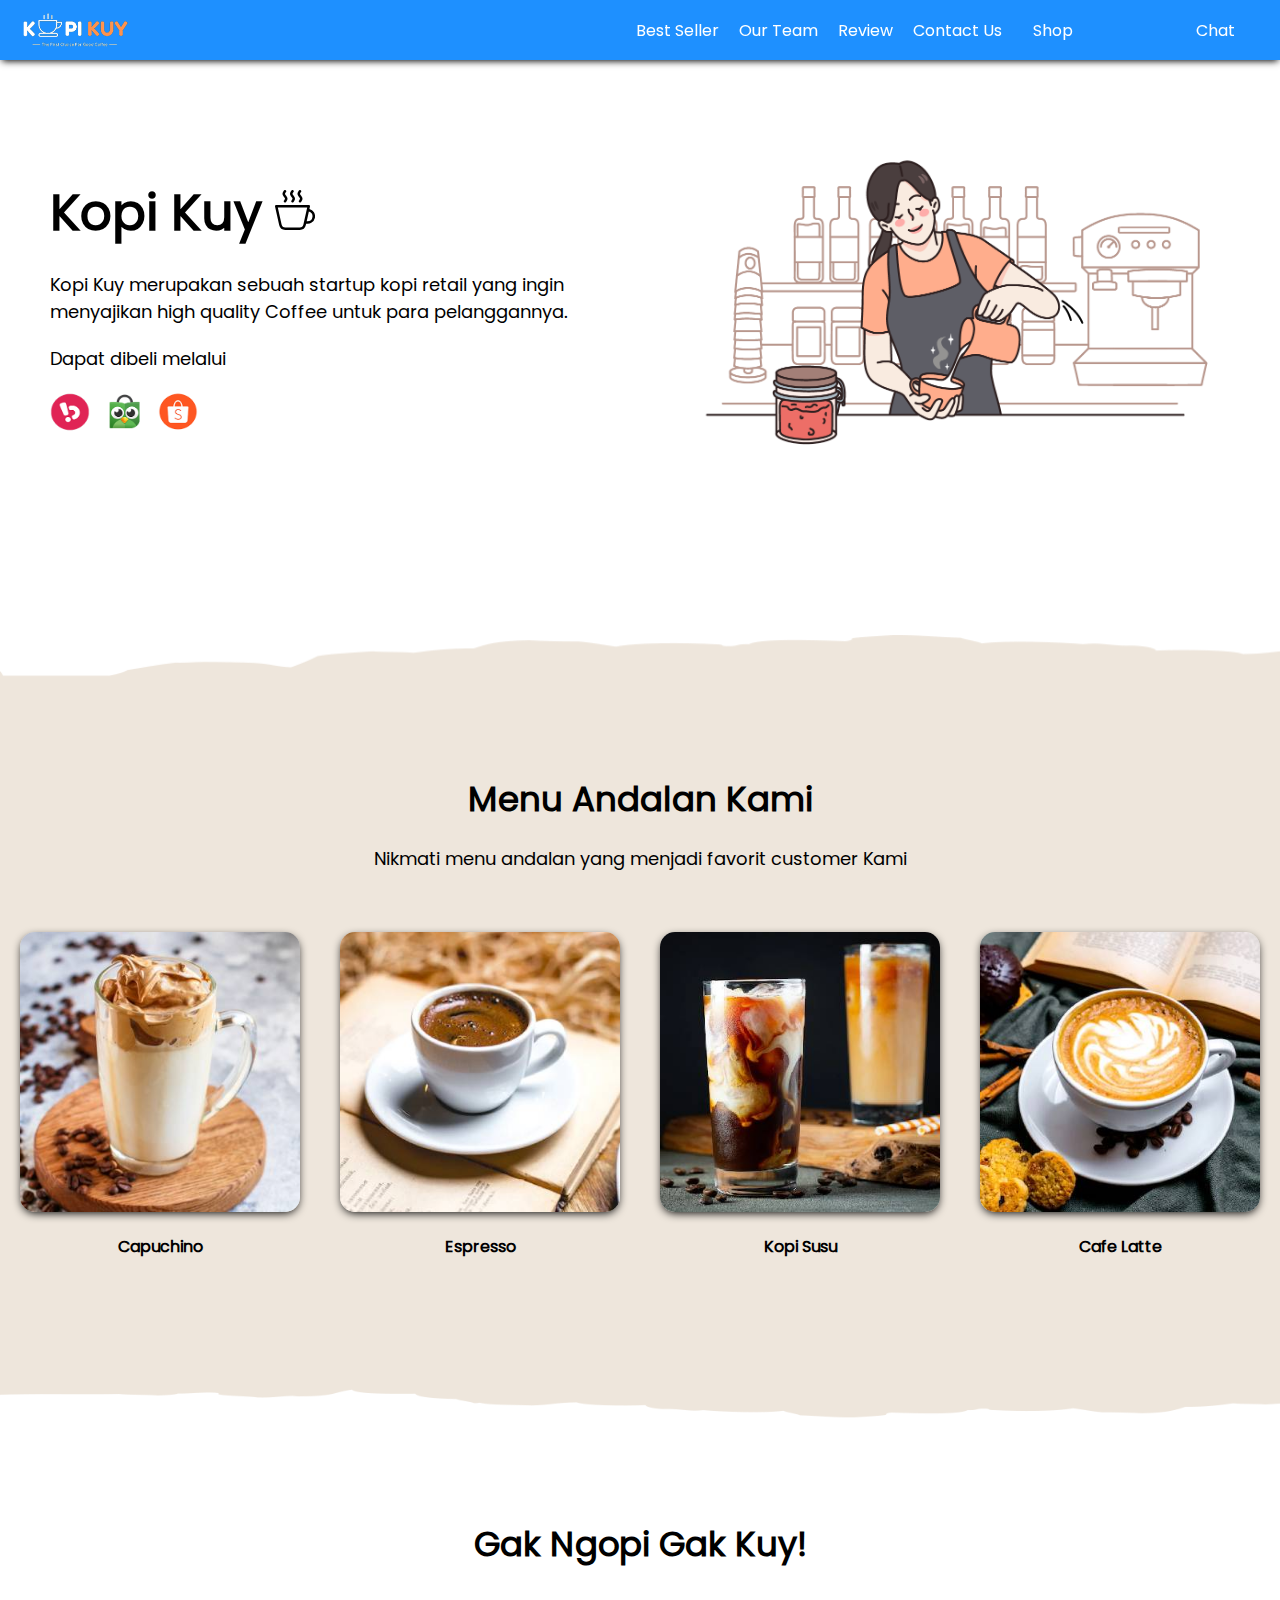
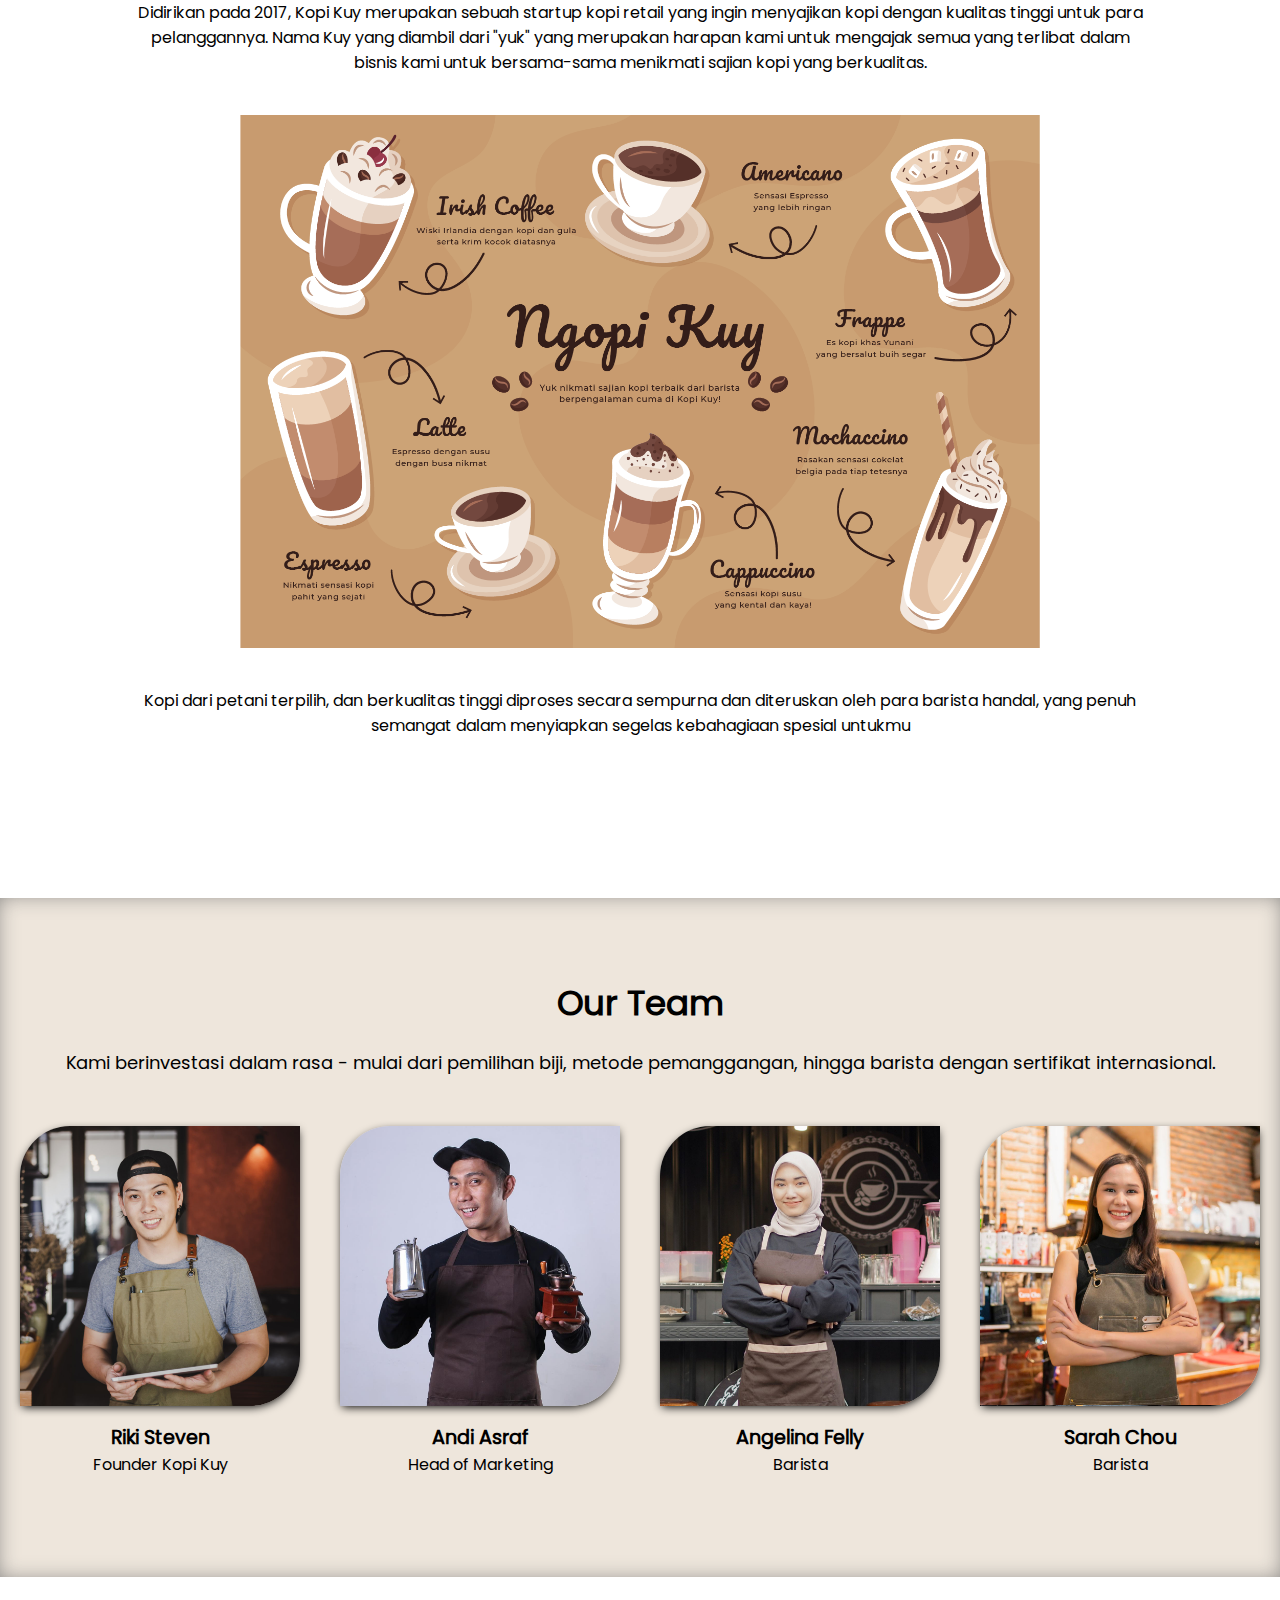
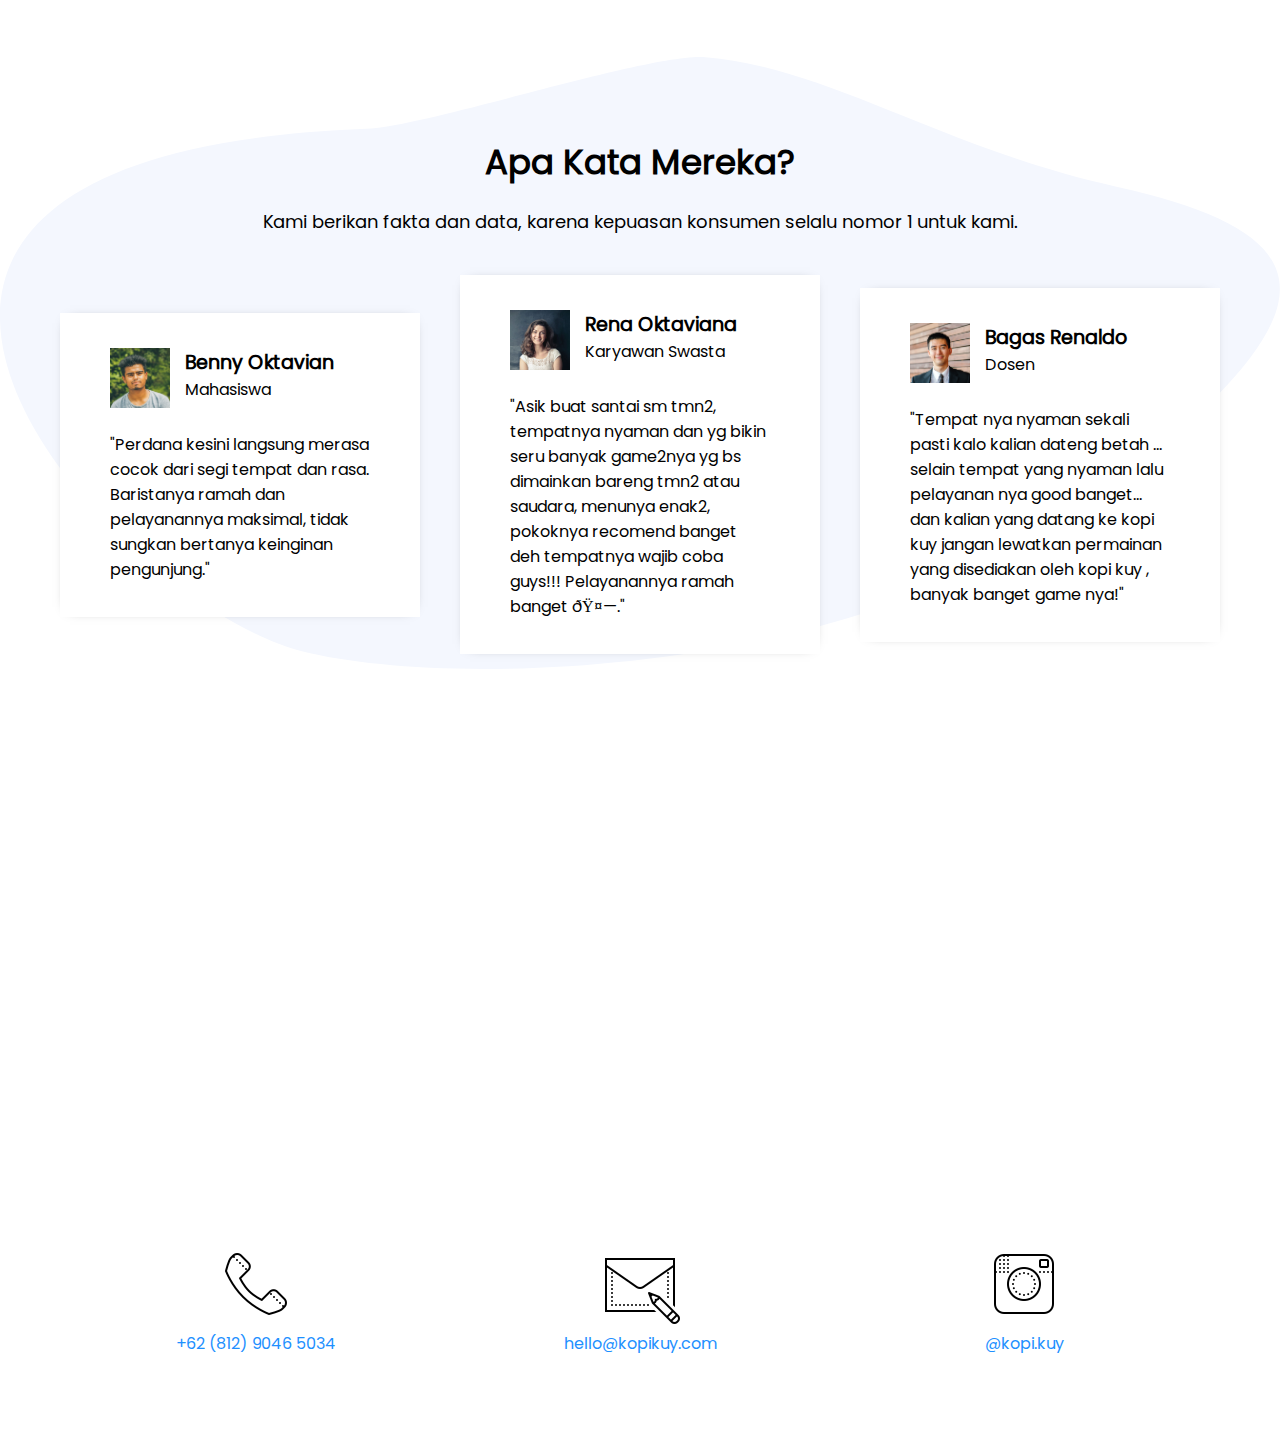
==== index.html @ cd856537 "first commit" ====
<!DOCTYPE html>
<html lang="id">

<head>
    <meta charset="UTF-8">
    <meta http-equiv="X-UA-Compatible" content="IE=edge">
    <meta name="viewport" content="width=device-width, initial-scale=1.0">
    <link rel="shortcut icon" href="images/favicon.ico" type="image/x-icon">
    <title>Website Kopi Kuy</title>
    <link rel="stylesheet" href="css/style.css">
</head>

<body>
    <nav>
        <img class="logo" src="images/logo/logo_kuy.png">
        <div class="navigasi">
            <a href="#best-seller">Best Seller</a>
            <a href="#our-team">Our Team</a>
            <a href="#review">Review</a>
            <a href="#contact-us">Contact Us</a>
        </div>
        <a class="shop" href="produk.html">Shop</a>
        <a class="chat" href="https://wa.me/628123456?text=Saya ingin bertanya" target="_blank">Chat</a>
    </nav>

    <!-- Tulis Kode HTML / <header> Setelah baris di bawah ini (baris 28) -->
    
    <header>
        <div class="kiri">
            <h1>Kopi Kuy <img src="images/icon/icon_kopi.svg"></h1>

            <p>Kopi Kuy merupakan sebuah startup kopi retail yang ingin menyajikan high
                quality Coffee untuk para pelanggannya.</p>

            <p>Dapat dibeli melalui</p>

            <div class="olshop">
                <img src="images/logo/logo_bukalapak.png" alt="">
                <img src="images/logo/logo_tokopedia.png" alt="">
                <img src="images/logo/logo_shopee.png" alt="">
            </div>
        </div>

        <div class="kanan">
            <img src="images/header/header1.png">
        </div>
    </header>
    <section id="best-seller" class="best-seller">

        <h2>Menu Andalan Kami</h2>

        <p>Nikmati menu andalan yang menjadi favorit customer Kami</p>

        <div class="produk">
            <img src="images/produk/product_capuchino.jpg" alt="">
            <p>Capuchino</p>
        </div>

        <div class="produk">
            <img src="images/produk/product_espresso.jpg" alt="">
            <p>Espresso</p>
        </div>

        <div class="produk">
            <img src="images/produk/product_kopi_susu.jpg" alt="">
            <p>Kopi Susu</p>
        </div>

        <div class="produk">
            <img src="images/produk/product_latte.jpg" alt="">
            <p>Cafe Latte</p>
        </div>

    </section>
    <section id="about-us" class="about-us">
        <h2>Gak Ngopi Gak Kuy!</h2>
        <p>
            Didirikan pada 2017, Kopi Kuy merupakan sebuah startup kopi retail yang ingin menyajikan kopi
            dengan kualitas tinggi
            untuk para pelanggannya. Nama Kuy yang diambil dari "yuk" yang merupakan harapan kami untuk
            mengajak semua yang terlibat dalam bisnis kami untuk bersama-sama menikmati sajian kopi yang
            berkualitas.
        </p>
        <img src="images/about-us/aset_kopi_jumbo.png">
        <p>
            Kopi dari petani terpilih, dan berkualitas tinggi diproses secara sempurna dan diteruskan
            oleh para barista handal,
            yang penuh semangat dalam menyiapkan segelas kebahagiaan spesial untukmu
        </p>
    </section>
<section class="our-team" id="our-team">

        <h2>Our Team</h2>

        <p>Kami berinvestasi dalam rasa - mulai dari pemilihan biji, metode pemanggangan,
            hingga barista dengan sertifikat internasional. </p>

        <div class="team">
            <img src="images/team/team1.jpg">
            <h3>Riki Steven</h3>
            <p>Founder Kopi Kuy</p>
        </div>

        <div class="team">
            <img src="images/team/team2.jpg">
            <h3>Andi Asraf</h3>
            <p>Head of Marketing</p>
        </div>

        <div class="team">
            <img src="images/team/team3.jpg">
            <h3>Angelina Felly</h3>
            <p>Barista</p>
        </div>

        <div class="team">
            <img src="images/team/team4.jpg">
            <h3>Sarah Chou</h3>
            <p>Barista</p>
        </div>
        </section>

    <section id="review" class="review">
        <h2>Apa Kata Mereka?</h2>

        <p>Kami berikan fakta dan data, karena kepuasan konsumen selalu nomor 1 untuk kami.</p>

        <div class="testimoni">
            <img src="images/customer/customer1.jpg">
            <div class="profile">
                <h3>Benny Oktavian</h3>
                <p>Mahasiswa</p>
            </div>
            <p>"Perdana kesini langsung merasa cocok dari segi tempat dan rasa. Baristanya ramah
                dan pelayanannya maksimal, tidak sungkan bertanya keinginan pengunjung."</p>
        </div>
<div class="testimoni">
            <img src="images/customer/customer2.jpg">
            <div class="profile">
                <h3>Rena Oktaviana</h3>
                <p>Karyawan Swasta</p>
            </div>
            <p>"Asik buat santai sm tmn2, tempatnya nyaman dan yg bikin seru banyak game2nya yg bs
                dimainkan bareng tmn2 atau saudara, menunya enak2, pokoknya recomend banget deh
                tempatnya wajib coba guys!!! Pelayanannya ramah banget ðŸ¤—."</p>
        </div>

        <div class="testimoni">
            <img src="images/customer/customer3.jpg">
            <div class="profile">
                <h3>Bagas Renaldo</h3>
                <p>Dosen</p>
            </div>
            <p>"Tempat nya nyaman sekali pasti kalo kalian dateng betah ... selain tempat yang
                nyaman lalu pelayanan nya good banget... dan kalian yang datang ke kopi kuy jangan
                lewatkan permainan yang disediakan oleh kopi kuy , banyak banget game nya!"</p>
        </div>
            </section>

    <section class="contact-us" id="contact-us">

        <iframe
            src="https://www.google.com/maps/embed?pb=!1m14!1m8!1m3!1d7932.741866032694!2d106.668581!3d-6.214715!3m2!1i1024!2i768!4f13.1!3m3!1m2!1s0x2e69f9912c7f297b%3A0xe5a3a671dae861ab!2sKopi%20kuy!5e0!3m2!1sid!2sid!4v1680617229460!5m2!1sid!2sid"
            allowfullscreen="" loading="lazy" referrerpolicy="no-referrer-when-downgrade"></iframe>

        <div class="kontak">
            <img src="images/icon/icon_phone.png">
            <p>+62 (812) 9046 5034</p>
        </div>

        <div class="kontak">
            <img src="images/icon/icon_mail.png">
            <p>hello@kopikuy.com</p>
        </div>

        <div class="kontak">
            <img src="images/icon/icon_instagram.png">
            <a href="https://instagram.com" role="button">
                <p>@kopi.kuy</p>
            </a>
        </div>

    </section>
    <script>
      let myAudio = new Audio()
        var isPlayed = true
        function mainkan() {
            myAudio.src = 'musik/lofi.mp3';
            myAudio.autoplay = true;
            myAudio.loop = true;
            myAudio.play();
        }
        document.querySelector("body").addEventListener('click', function () {
            if (isPlayed) {
                mainkan()
                isPlayed = false
            }
        })
    </script>
    
    
    <!--
        Kode HTML tidak boleh lewat dari batas ini
        Pastikan setiap section di tutup
        misalnya kode <section class="best-seller"> harus ada
        di bawah kode </header> (perhatikan ada garis miringnya
        dan setiap section harus setelah kode </section>
        jangan menulis <section> di dalam <section>
    -->
</body>

</html>
---- css/style.css ----
/* Kode * di bawah ini untuk mereset tampilan setiap web browser supaya seragam */

* {
   box-sizing: border-box;
   margin: 0;
   padding: 0;
}

html {
   /* scroll-behavior: smooth agar scroll ketika klik pada navigasi menjadi halus */
   scroll-behavior: smooth;
}

/* 
Kode di bawah ini untuk mengatur nav sampai footer agar memiliki tampilan flexibel
selengkapnya akan di bahas di hari ke 3
*/

nav,
header,
section,
footer {
   /* 
      display: flex memiliki pengaturan yang dapat mengatur agar elemen
      di dalamnya memiliki ukuran yang fleksibel
      digunakan saat ada elemen yang isinya lebih dari satu kolom
   */
   display: flex;
   /* 
      align-items: center mengatur elemen di dalamnya rata tengah vertikal
   */
   align-items: center;

   /* 
      justify-content: center mengatur elemen di dalamnya rata tengah horizontal
   */
   justify-content: center;

   /* 
      flex-wrap: wrap mengatur agar jika lebar elemen berlebih, maka elemen
      akan otomatis diletakan di baris baru (tidak dipaksakan di satu baris)
   */
   flex-wrap: wrap;
}



/* 
Kode @font-face untuk menginstall font ke dalam Website 
src adalah untuk lokasi fontnya, font dapat di cari di website https://fonts.google.com/
dengan memberi nama family, maka kita mendaftarkan font tersebut ke dalam website
*/

@font-face {
   src: url(../fonts/poppins.woff2);
   font-family: 'Poppins';
}

body {
   /* 
   mendaftarkan semua teks pada body menjadi family Poppins 
   kenapa pada body? karena elemen body membungkus semua elemen dari nav section sampai footer
   */
   font-family: 'Poppins';
}

/*
Misalnya ada font dari google yang bernama Irish Grover yang berada di:
https://fonts.gstatic.com/s/irishgrover/v23/buExpoi6YtLz2QW7LA4flVgv__RP.woff2

maka bisa coba copy kode berikut untuk menginstall font tadi:

@font-face {
  font-family: 'Irish Grover';
  font-style: normal;
  font-weight: 400;
  src: url(https://fonts.gstatic.com/s/irishgrover/v23/buExpoi6YtLz2QW7LA4flVgv__RP.woff2) format('woff2');
}

Jika kode di atas sudah di copy
Nanti pada element yang ingin menggunakan font Irish Grover Tadi, tinggal diganti font-familynya
misal mau mengganti h1 dan h2 maka kodenya sebagai berikut:

h1,h2 {
   font-family: 'Irish Grover';
}

*/


a {
   /* menghilangkan garis bawah pada link */
   text-decoration: none;

   /* 
   color: adalah untuk mengganti warna tulisan.
   color:unset digunakan pada a untuk menghilangkan warna bawaan pada link (biasanya warna biru) 
   */
   color: unset;
}

h2 {
   /* mengatur ukuran huruf ke 34 pixel */
   font-size: 34px;
}

h3 {
   /* mengatur ukuran huruf ke 1.2rem */
   font-size: 1.2rem;
}

h1,
h2,
h3 {
   /* mengatur tebal huruf bisa bold, normal*/
   font-weight: bold;
}

img {
   /* 
      kode max-width artinya lebar maksimal
      mengatur agar semua elemen img memiliki lebar maksimal 100% agar
      besar gambar tidak melebihi layar ataupun elemen pembungkus
   */
   max-width: 100%;
}

/* Navigasi */

nav {
   /* 
   background-color mengatur warna latar belakang 
   untuk pengguna hp, pergantian warna tidak bisa seperti vs code
   hanya dapat menggunakan warna bahasa inggris seperti: red, green, brown, purple dsb
   untuk pengguna vscode silahkan arahkan mouse ke kotak warna di bawah
   untuk mengganti warna sesuai keinginan
   */
   background-color:dodgerblue;

   /* box-shadow membuat efek bayangan */
   box-shadow: 0 3px 7px -2px #000;

   /* width mengatur lebar elemen. 100% agar lebarnya full dari kiri sampai kanan layar */
   width: 100%;

   /* 
   padding digunakan untuk memberi jarak ke dalam. 
   efeknya bila digunakan pada elemen yang memiliki warna latar akan membuat elemen tersebut 'gemuk'
   padding-top artinya jarak ke atas, nilai padding dapat berupa
   padding-top, padding-bottom, padding-left, padding-right
   */
   padding-top: 10px;
   padding-bottom: 10px;

   /* 
   position mengatur posisi elemen, position:fixed supaya elemen nav akan ikut menempel di atas layar
   saat kita scroll ke bawah. Jika ingin navigasi gak nempel, bisa menggunakan position:static;
   */
   position: fixed;

   /* Nilai z-index semakin besar, maka elemen akan semakin di depan */
   z-index: 500;
}

img.logo {
   /* height mengatur tinggi elemen */
   height: 40px;
   /* penjelasan margin mirip dengan padding, fungsinya untuk memberi jarak pada elemen */
   margin-left: 20px;
}

div.navigasi {
   margin-left: auto;
   margin-right: 15px;
}

nav a {
   color: #fff;
   padding-left: 8px;
   padding-right: 8px;
}

a.shop {
   margin-right: 100px;
}

a.chat {
   margin-right: 30px;
   background-color: dodgerblue(8, 69, 8);
   color:white;
   padding-top: 5px;
   padding-right: 15px;
   padding-bottom: 5px;
   padding-left: 15px;
   border-radius: 10px;
}


/* 
   PERHATIKAN bahwa dalam mengatur elemen, nama elemen langsung ditulis
   sedangkan untuk mengatur class, dibutuhkan tanda titik (.) terlebih dulu
   img {} berarti seluruh elemen dengan tag img (<img src="....">), 
   sedangkan .img artinya hanya elemen dengan class img (<img class="img" src="...">) 
*/


/* HEADER */


header,
section {
   /*
    padding mengatur jarak ke dalam
    pada padding dan margin ditambahkan top / right / bottom / top 
    untuk mengatur jarak masing-masing 
   */
   padding-top: 80px;
   padding-bottom: 80px;

   /* margin mengatur jarak ke luar */
   margin-bottom: 80px;
}

/* penulisan CSS dapat digabung dengan beberapa elemen */
header div.kiri,
header div.kanan {
   /* width mengatur lebar elemen. 50% artinya setengah ukuran elemen pembungkus */
   width: 50%;
   padding: 50px;
}

header h1 {
   margin-bottom: 20px;
   font-size: 50px;
   font-weight: bold;
   color:black;
}

header p {
   /* font-size digunakan untuk mengatur ukuran huruf */
   font-size: 18px;
   margin-bottom: 20px;
  
}

div.olshop img {
   width: 40px;
   /* aspect-ratio:1 agar tinggi menyesuaikan width */
   aspect-ratio: 1;
   margin-right: 10px;
}

/* Best Seller */

section.best-seller {
   position: relative;

   /* background-color mengatur warna latar belakang elemen */
   background-color: #EEE6DC;

   /* text-align mengatur rata tulisan, bisa bernilai: left, right, center, justify */
   text-align: center;
}

/* 
terkait position, after, dan before memerlukan pemahaman mendalam
terkait layout pada CSS untuk dapat memahami secara penuh 
*/

section.best-seller::before,
section.best-seller::after {
   position: absolute;
   content: "";
   width: 100%;
   height: 76px;

   /* background-image untuk menambahkan gambar sebagai background */
   background-image: url(../images/background/garis-atas.png);

   /*background-size agar gambar latar menyesuaikan tinggi / lebar elemen */
   background-size: cover;

   top: -60px;
   left: 0;
}

section.best-seller::after {
   height: 60px;
   background-image: url(../images/background/garis-bawah.png);
   top: unset;
   bottom: -60px;
}

section.best-seller h2 {
   margin-bottom: 20px;
   width: 100%;
}

/* 
Penulisan section.best-seller > p berarti mengatur elemen p yang langsung
di bungkus oleh elemen <section class="best-seller">
aturan ini tidak berlaku untuk elemen <p> yang ada di dalam <div class="produk">
*/

section.best-seller>p {
   font-size: 18px;
   margin-bottom: 40px;
   width: 100%;
}

div.produk {
   /* 
      Penulisan padding dan margin seperti padding:20px ini penulisan singkat 
      yang berarti top, right, bottom, left nilainya sama, yaitu 20px 
   */
   padding: 20px;
   width: 25%;
}

div.produk img {
   /* transition membuat animasi transisi dari perubahan style, 0.3s berarti 0.3 detik */
   transition: all 0.3s ease;

   /* border-radius  Membuat sudut membulat */
   border-radius: 15px;

   /* box-shadow membuat efek bayangan */
   box-shadow: 0 3px 10px -2px #000;
}

/*

kode div.produk img:hover akan dijalankan saat mouse ada di atas elemen <img> yang ada
di dalam <div class="produk"> 
karena ada efek transition pada div.produk img 
maka akan menghasilkan efek animasi yang smooth

*/
div.produk img:hover {

   /* membuat transformasi, bisa berupa scale(1.05), rotate(180deg), translateY(-50px), dsb */
   transform: scale(0.9);
   border-radius: 50%;
}

div.produk p {
   margin-top: 15px;
   font-weight: bold;
}



/* About US */

section.about-us {
   /* max-width: 80%; mengatur lebar maksimal elemen tidak boleh melebihi 80% layar */
   max-width: 80%;

   /* margin-left dan margin-right auto akan membuat posisi elemen berada di tengah */
   margin-left: auto;
   margin-right: auto;
   text-align: center;
}

section.about-us h2 {
   margin-bottom: 30px;
   width: 100%;
}

section.about-us img {
   /* 
      Penulisan width: 800px dan max-width: 100% mengatur agar
      elemen memiliki lebar 800px namun tidak boleh melebihi 100% ukuran layar
   */
   width: 800px;
   max-width: 100%;
   margin: auto;
}

/*
section.about-us p:nth-child(2) berarti mengatur elemen ke 2 dengan jenis <p>
yang ada di dalam <section class="about-us">
*/

section.about-us p:nth-child(2) {
   margin-bottom: 40px;
}

section.about-us p:nth-child(4) {
   margin-top: 40px;
}


/* OUR TEAM */

section.our-team {
   background-color: #EEE6DC;
   box-shadow: inset 0px 0px 23px -6px #707070;
   text-align: center;
}

section.our-team h2 {
   margin-bottom: 20px;
   width: 100%;
}

section.our-team>p {
   margin-bottom: 30px;
   font-size: 18px;
   width: 800px;
   max-width: 90%;
   margin-left: auto;
   margin-right: auto;
   width: 100%;
}

div.team {
   width: 25%;
   padding: 20px;
}

div.team img {
   width: 100%;
   aspect-ratio: 1/1;
   object-fit: cover;
   box-shadow: 0 3px 10px -2px #000;
   border-radius: 50px 0px 50px 0px;
   margin-bottom: 10px;
}


/* REVIEW */

section.review {
   background-image: url(../images/background/bg-review.svg);
   /* 
      background-size: contain;
      membuat gambar latar belakang tidak terpotong
   */
   background-size: contain;

   /* 
      background-repeat: no-repeat;
      membuat gambar latar belakang tidak diulang (duplikat)
   */
   background-repeat: no-repeat;
   padding-left: 40px;
   padding-right: 40px;
   justify-content: space-around;
   /* align-items: stretch; membuat tinggi elemen di dalam .review .baris seragam */
   text-align: center;
}

section.review h2 {
   margin-bottom: 20px;
   width: 100%;
}

section.review>p {
   margin-bottom: 40px;
   font-size: 18px;
   width: 100%;
}

div.testimoni {
   width: 30%;
   display: flex;
   flex-wrap: wrap;
   padding: 35px 50px;
   box-shadow: 0px 0px 12px -10px #000;
   background-color: #fff;
}

div.testimoni img {
   width: 60px;
   height: 60px;
   margin-right: 15px;
   object-fit: cover;
}

div.profile {
   text-align: left;
   display: block;
   margin-bottom: 30px;
   width: calc(100% - 75px);
}

div.profile p {
   width: 100%;
   text-align: left;
}

div.testimoni>p {
   width: 100%;
   text-align: left;
}


/* CONTACT US */
section.contact-us {
   margin-bottom: 20px;
}

section.contact-us iframe {
   width: 100%;
   height: 300px;
   border: 0;
}

div.kontak {
   width: 30%;
   /* color mengatur warna tulisan */
   color: dodgerblue;
   text-align: center;
   margin-top: 50px;
}


/* FOOTER */

footer {
   background-color:blue;
   padding-top: 15px;
   padding-bottom: 15px;
   color: #fff;
   padding-right: 40px;
   padding-left: 40px;
}

footer div.navigasi {
   margin-left: 20px;
   margin-right: auto;
}

footer div.navigasi a {
   padding: 8px;
}

/* UNTUK kode RESPONSIF hari ke 3 tulis DI BAWAH sini */



/* Kode CSS Selesai di sini */
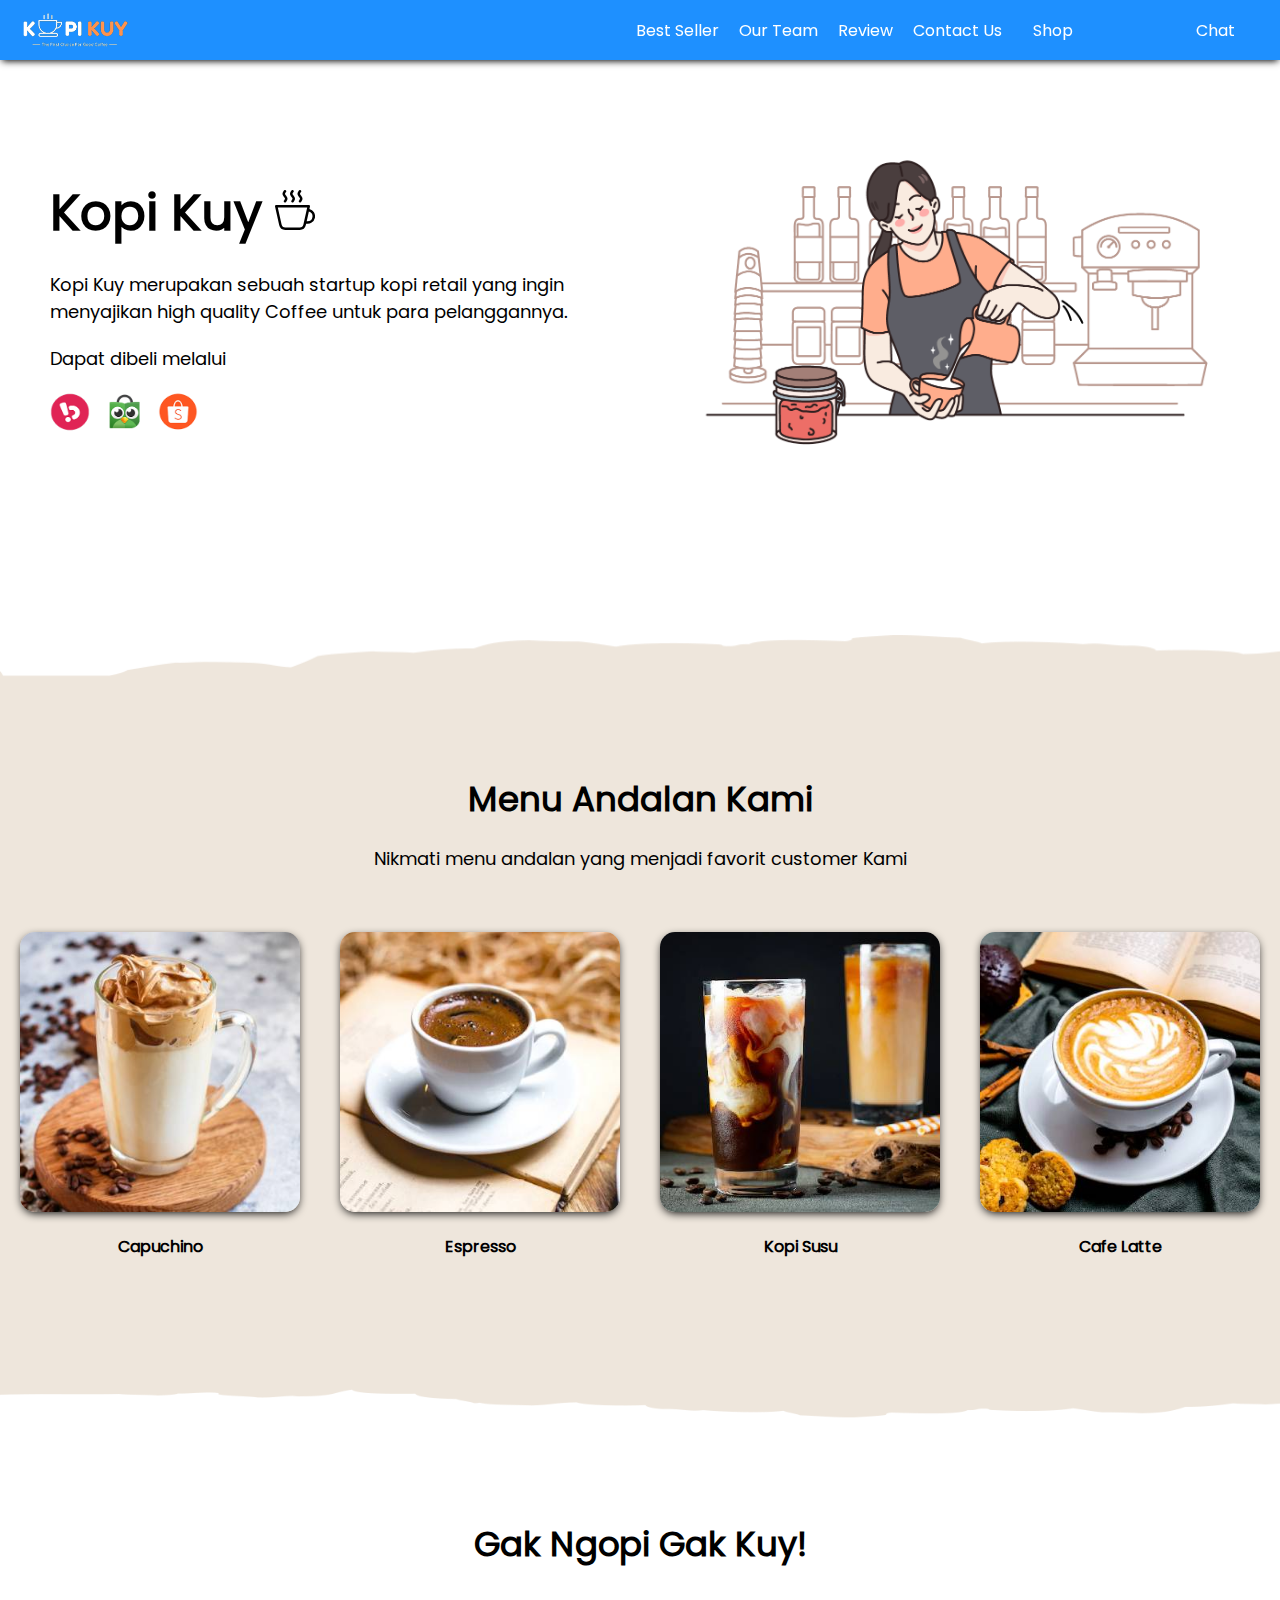
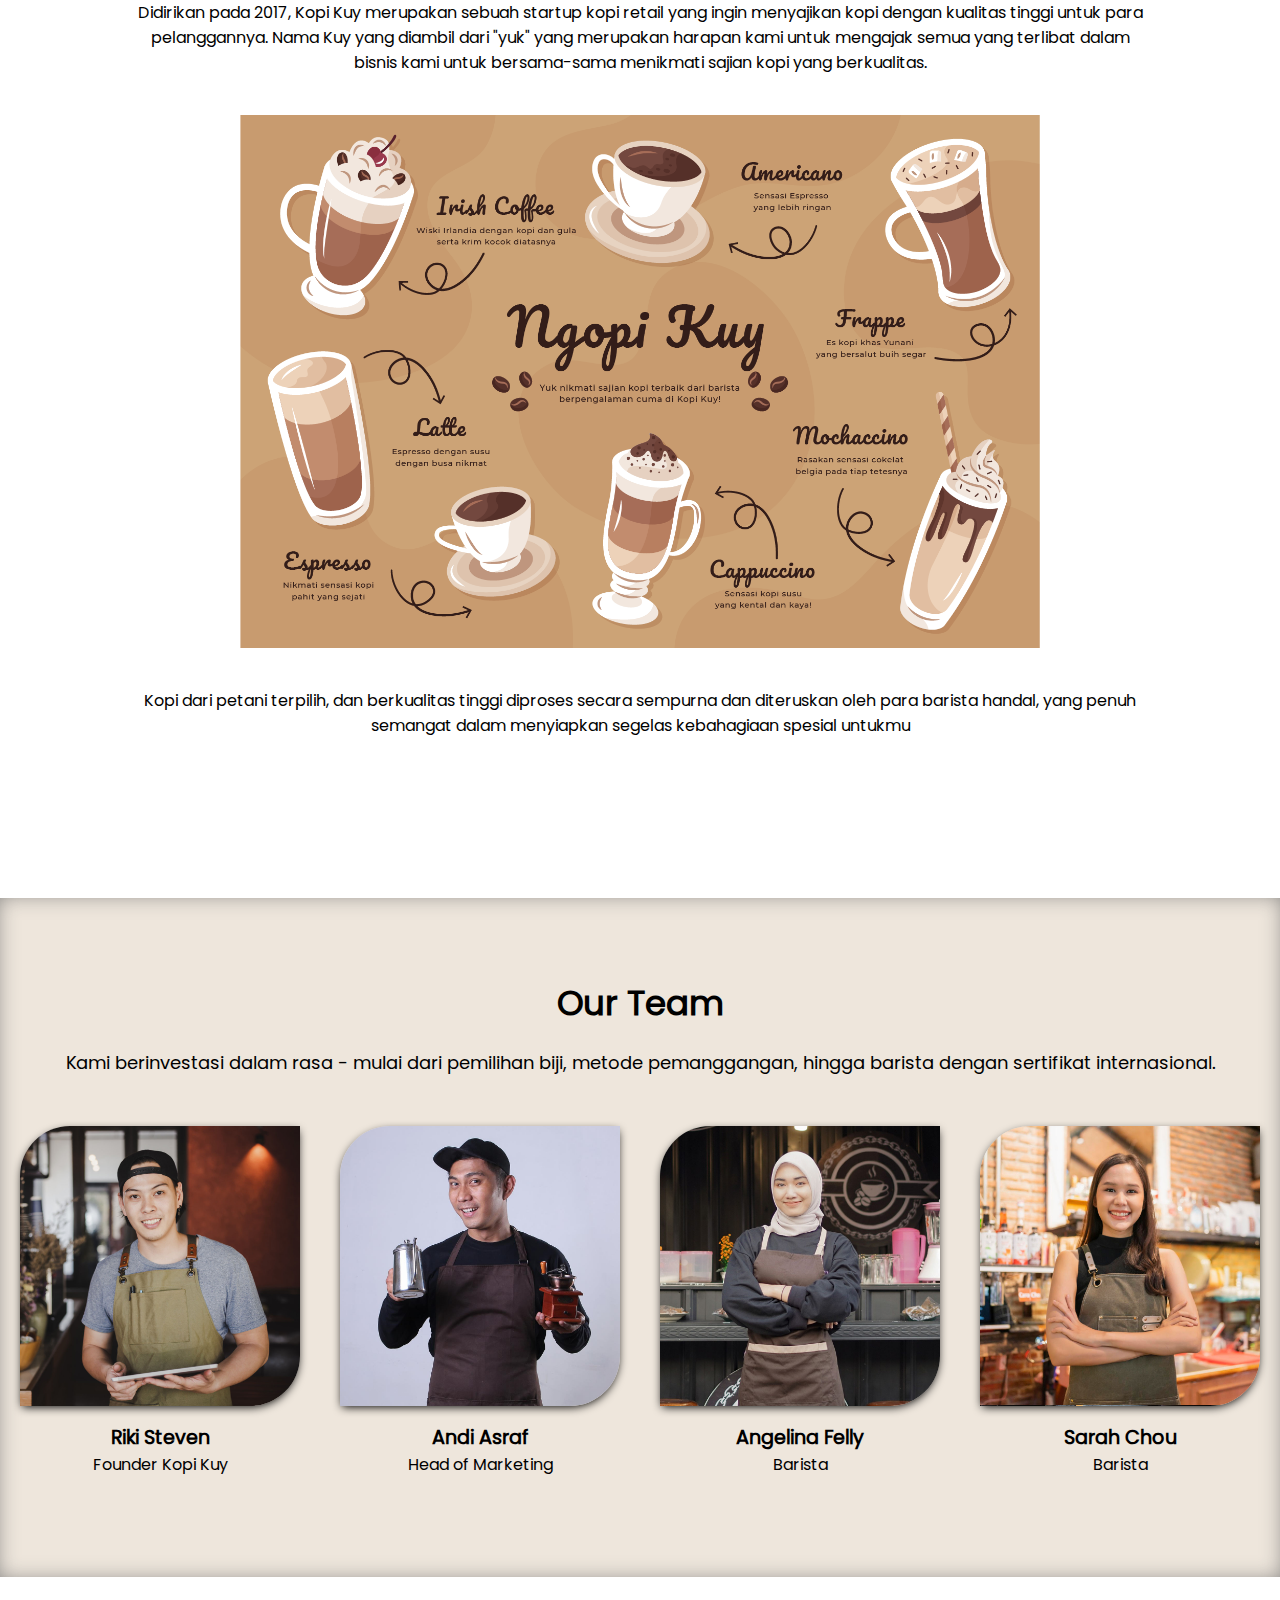
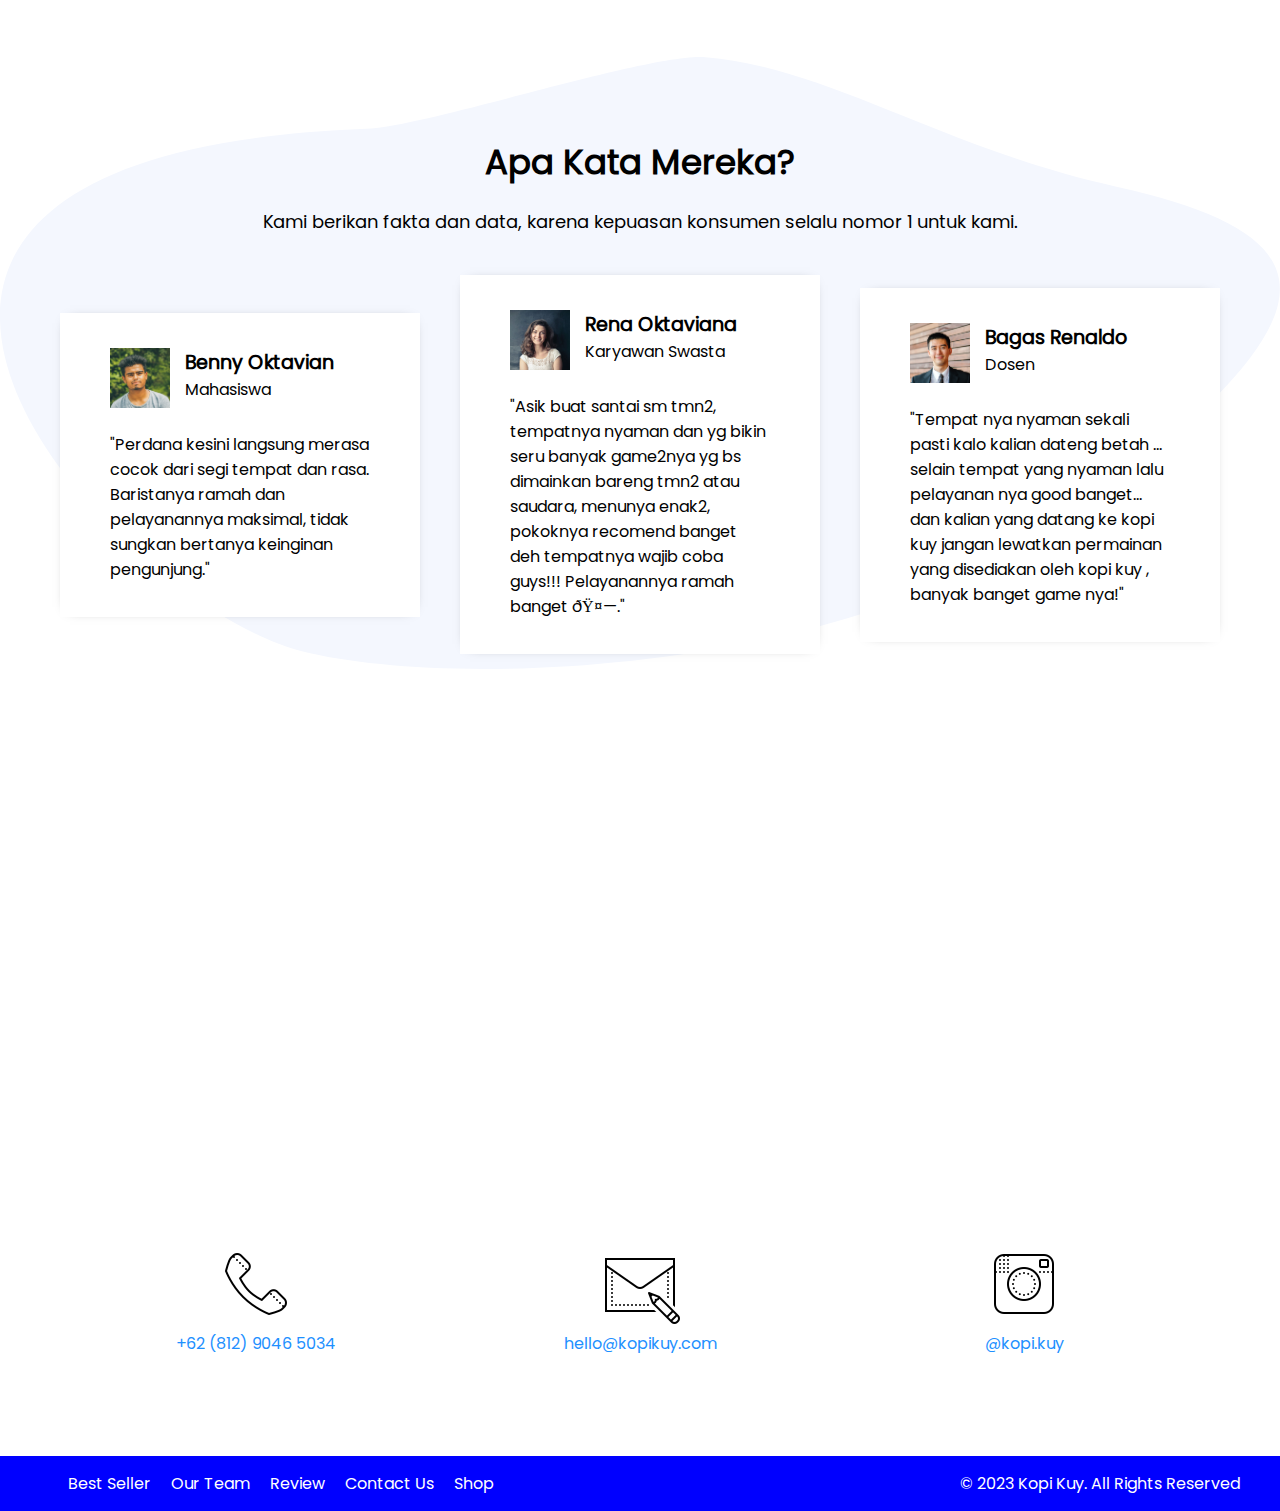
==== commit 492e29ba: "first commit" ====
--- a/index.html
+++ b/index.html
@@ -197,6 +197,16 @@
             }
         })
     </script>
+    <footer>
+        <div class="navigasi">
+            <a href="#best-seller">Best Seller</a>
+            <a href="#our-team">Our Team</a>
+            <a href="#review">Review</a>
+            <a href="#contact-us">Contact Us</a>
+            <a href="produk.html">Shop</a>
+        </div>
+        <p>© 2023 Kopi Kuy. All Rights Reserved</p>
+    </footer>
     
     
     <!--
--- a/css/style.css
+++ b/css/style.css
@@ -535,7 +535,36 @@
 footer div.navigasi a {
    padding: 8px;
 }
-
+@media (max-width:600px) {
+
+   .navigasi {
+      display: none;
+   }
+
+   a.shop {
+      margin-right: 20px;
+      margin-left: auto;
+   }
+
+   header div.kiri,
+   header div.kanan {
+      width: 100%;
+      padding: 25px;
+      text-align: center;
+   }
+
+   div.team,
+   div.kontak,
+   div.produk {
+      width: 50%;
+   }
+
+   div.testimoni {
+      width: 100%;
+      margin-bottom: 23px;
+   }
+
+}
 /* UNTUK kode RESPONSIF hari ke 3 tulis DI BAWAH sini */
 
 
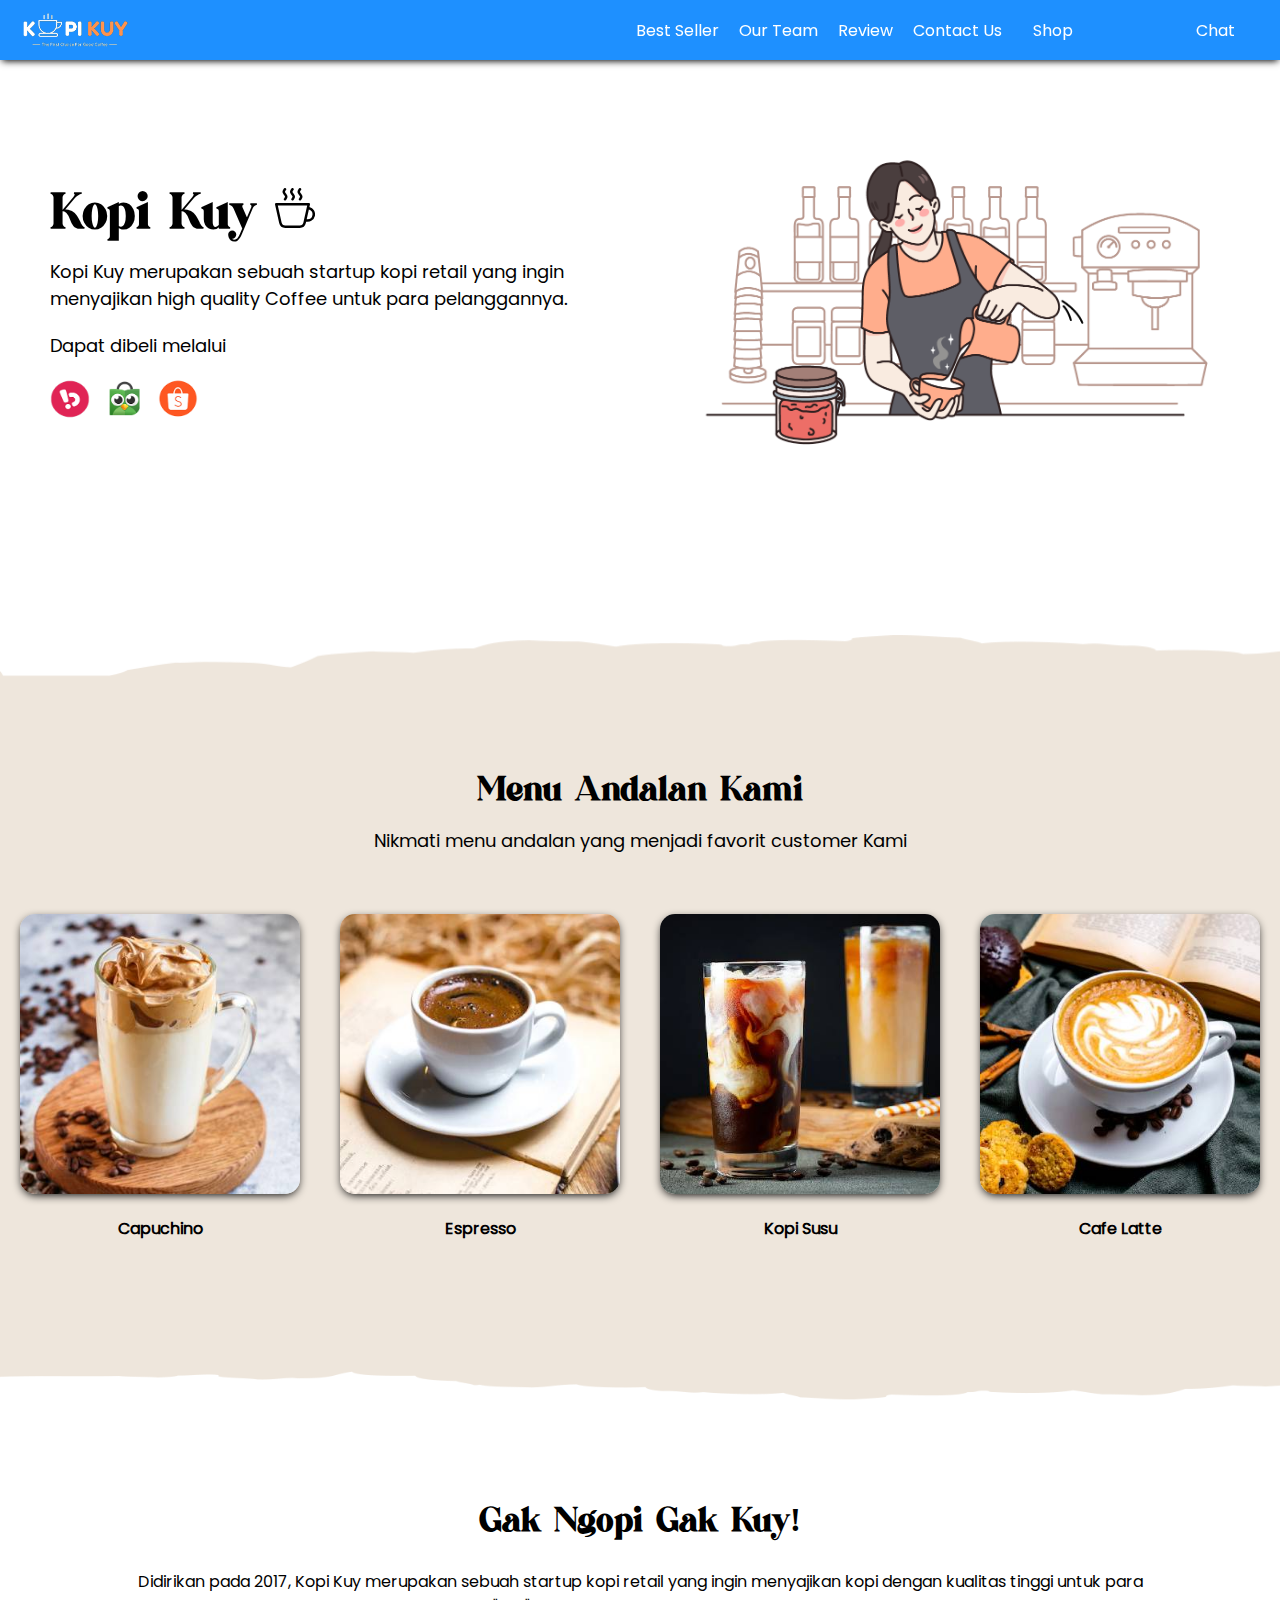
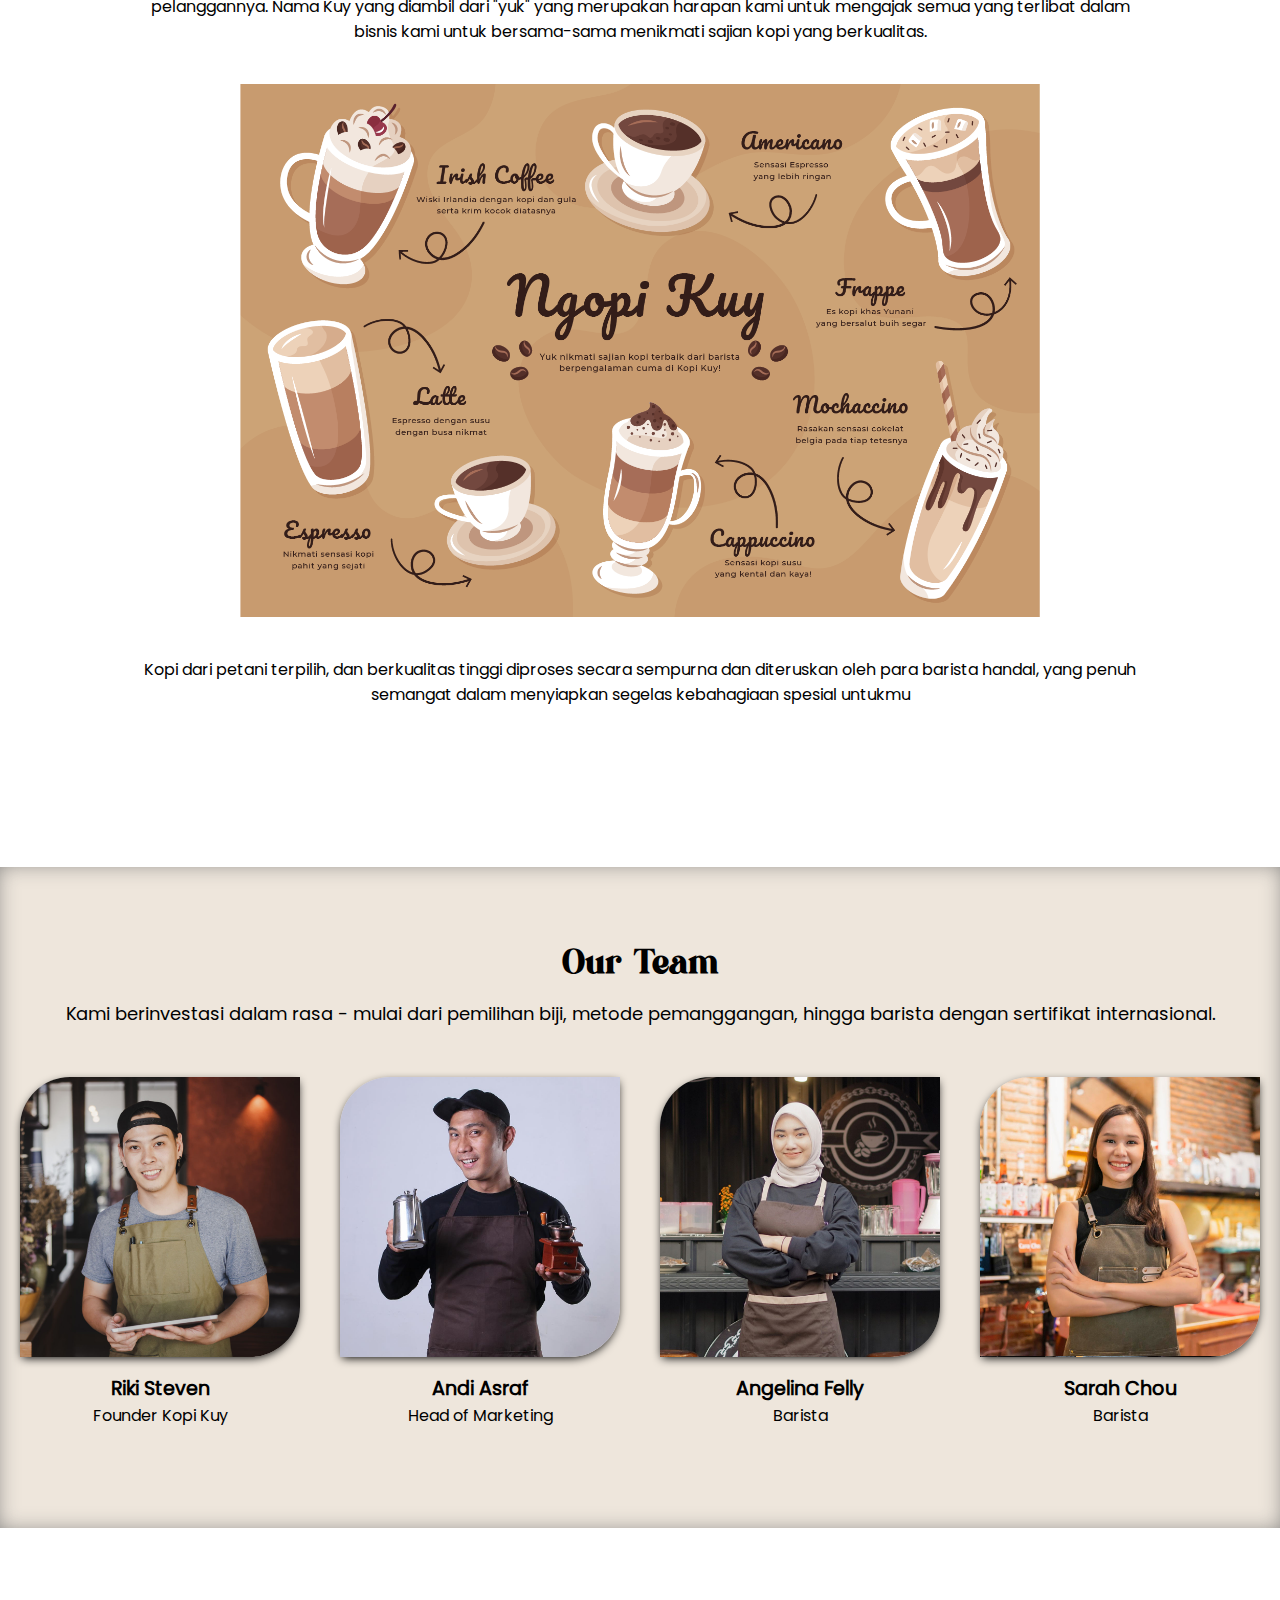
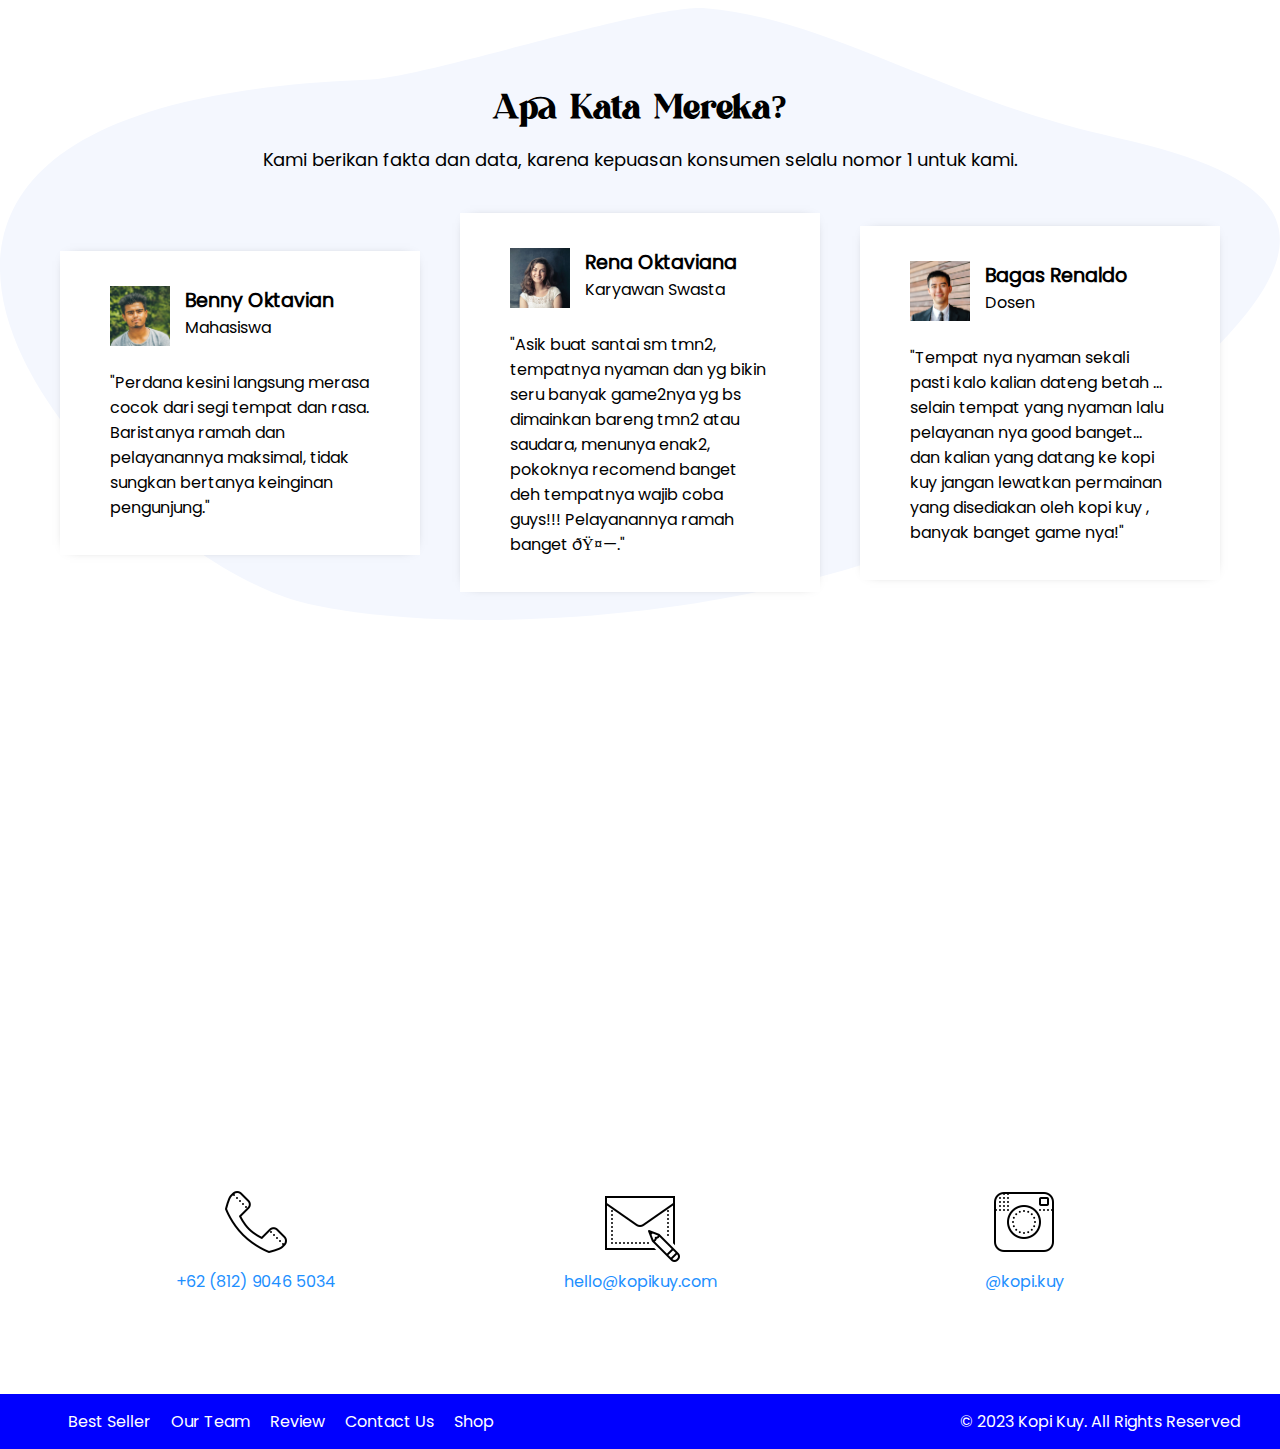
==== commit e58a77fb: "first commit" ====
--- a/index.html
+++ b/index.html
@@ -2,214 +2,213 @@
 <html lang="id">
 
 <head>
-    <meta charset="UTF-8">
-    <meta http-equiv="X-UA-Compatible" content="IE=edge">
-    <meta name="viewport" content="width=device-width, initial-scale=1.0">
-    <link rel="shortcut icon" href="images/favicon.ico" type="image/x-icon">
-    <title>Website Kopi Kuy</title>
-    <link rel="stylesheet" href="css/style.css">
+  <meta charset="UTF-8">
+  <meta http-equiv="X-UA-Compatible" content="IE=edge">
+  <meta name="viewport" content="width=device-width, initial-scale=1.0">
+  <link rel="shortcut icon" href="images/favicon.ico" type="image/x-icon">
+  <title>Website Kopi Kuy</title>
+  <link rel="stylesheet" href="css/style.css">
 </head>
 
 <body>
-    <nav>
-        <img class="logo" src="images/logo/logo_kuy.png">
-        <div class="navigasi">
-            <a href="#best-seller">Best Seller</a>
-            <a href="#our-team">Our Team</a>
-            <a href="#review">Review</a>
-            <a href="#contact-us">Contact Us</a>
-        </div>
-        <a class="shop" href="produk.html">Shop</a>
-        <a class="chat" href="https://wa.me/628123456?text=Saya ingin bertanya" target="_blank">Chat</a>
-    </nav>
-
-    <!-- Tulis Kode HTML / <header> Setelah baris di bawah ini (baris 28) -->
-    
-    <header>
-        <div class="kiri">
-            <h1>Kopi Kuy <img src="images/icon/icon_kopi.svg"></h1>
-
-            <p>Kopi Kuy merupakan sebuah startup kopi retail yang ingin menyajikan high
-                quality Coffee untuk para pelanggannya.</p>
-
-            <p>Dapat dibeli melalui</p>
-
-            <div class="olshop">
-                <img src="images/logo/logo_bukalapak.png" alt="">
-                <img src="images/logo/logo_tokopedia.png" alt="">
-                <img src="images/logo/logo_shopee.png" alt="">
-            </div>
-        </div>
-
-        <div class="kanan">
-            <img src="images/header/header1.png">
-        </div>
-    </header>
-    <section id="best-seller" class="best-seller">
-
-        <h2>Menu Andalan Kami</h2>
-
-        <p>Nikmati menu andalan yang menjadi favorit customer Kami</p>
-
-        <div class="produk">
-            <img src="images/produk/product_capuchino.jpg" alt="">
-            <p>Capuchino</p>
-        </div>
-
-        <div class="produk">
-            <img src="images/produk/product_espresso.jpg" alt="">
-            <p>Espresso</p>
-        </div>
-
-        <div class="produk">
-            <img src="images/produk/product_kopi_susu.jpg" alt="">
-            <p>Kopi Susu</p>
-        </div>
-
-        <div class="produk">
-            <img src="images/produk/product_latte.jpg" alt="">
-            <p>Cafe Latte</p>
-        </div>
-
-    </section>
-    <section id="about-us" class="about-us">
-        <h2>Gak Ngopi Gak Kuy!</h2>
-        <p>
-            Didirikan pada 2017, Kopi Kuy merupakan sebuah startup kopi retail yang ingin menyajikan kopi
-            dengan kualitas tinggi
-            untuk para pelanggannya. Nama Kuy yang diambil dari "yuk" yang merupakan harapan kami untuk
-            mengajak semua yang terlibat dalam bisnis kami untuk bersama-sama menikmati sajian kopi yang
-            berkualitas.
-        </p>
-        <img src="images/about-us/aset_kopi_jumbo.png">
-        <p>
-            Kopi dari petani terpilih, dan berkualitas tinggi diproses secara sempurna dan diteruskan
-            oleh para barista handal,
-            yang penuh semangat dalam menyiapkan segelas kebahagiaan spesial untukmu
-        </p>
-    </section>
-<section class="our-team" id="our-team">
-
-        <h2>Our Team</h2>
-
-        <p>Kami berinvestasi dalam rasa - mulai dari pemilihan biji, metode pemanggangan,
-            hingga barista dengan sertifikat internasional. </p>
-
-        <div class="team">
-            <img src="images/team/team1.jpg">
-            <h3>Riki Steven</h3>
-            <p>Founder Kopi Kuy</p>
-        </div>
-
-        <div class="team">
-            <img src="images/team/team2.jpg">
-            <h3>Andi Asraf</h3>
-            <p>Head of Marketing</p>
-        </div>
-
-        <div class="team">
-            <img src="images/team/team3.jpg">
-            <h3>Angelina Felly</h3>
-            <p>Barista</p>
-        </div>
-
-        <div class="team">
-            <img src="images/team/team4.jpg">
-            <h3>Sarah Chou</h3>
-            <p>Barista</p>
-        </div>
-        </section>
-
-    <section id="review" class="review">
-        <h2>Apa Kata Mereka?</h2>
-
-        <p>Kami berikan fakta dan data, karena kepuasan konsumen selalu nomor 1 untuk kami.</p>
-
-        <div class="testimoni">
-            <img src="images/customer/customer1.jpg">
-            <div class="profile">
-                <h3>Benny Oktavian</h3>
-                <p>Mahasiswa</p>
-            </div>
-            <p>"Perdana kesini langsung merasa cocok dari segi tempat dan rasa. Baristanya ramah
-                dan pelayanannya maksimal, tidak sungkan bertanya keinginan pengunjung."</p>
-        </div>
-<div class="testimoni">
-            <img src="images/customer/customer2.jpg">
-            <div class="profile">
-                <h3>Rena Oktaviana</h3>
-                <p>Karyawan Swasta</p>
-            </div>
-            <p>"Asik buat santai sm tmn2, tempatnya nyaman dan yg bikin seru banyak game2nya yg bs
-                dimainkan bareng tmn2 atau saudara, menunya enak2, pokoknya recomend banget deh
-                tempatnya wajib coba guys!!! Pelayanannya ramah banget ðŸ¤—."</p>
-        </div>
-
-        <div class="testimoni">
-            <img src="images/customer/customer3.jpg">
-            <div class="profile">
-                <h3>Bagas Renaldo</h3>
-                <p>Dosen</p>
-            </div>
-            <p>"Tempat nya nyaman sekali pasti kalo kalian dateng betah ... selain tempat yang
-                nyaman lalu pelayanan nya good banget... dan kalian yang datang ke kopi kuy jangan
-                lewatkan permainan yang disediakan oleh kopi kuy , banyak banget game nya!"</p>
-        </div>
-            </section>
-
-    <section class="contact-us" id="contact-us">
-
-        <iframe
-            src="https://www.google.com/maps/embed?pb=!1m14!1m8!1m3!1d7932.741866032694!2d106.668581!3d-6.214715!3m2!1i1024!2i768!4f13.1!3m3!1m2!1s0x2e69f9912c7f297b%3A0xe5a3a671dae861ab!2sKopi%20kuy!5e0!3m2!1sid!2sid!4v1680617229460!5m2!1sid!2sid"
-            allowfullscreen="" loading="lazy" referrerpolicy="no-referrer-when-downgrade"></iframe>
-
-        <div class="kontak">
-            <img src="images/icon/icon_phone.png">
-            <p>+62 (812) 9046 5034</p>
-        </div>
-
-        <div class="kontak">
-            <img src="images/icon/icon_mail.png">
-            <p>hello@kopikuy.com</p>
-        </div>
-
-        <div class="kontak">
-            <img src="images/icon/icon_instagram.png">
-            <a href="https://instagram.com" role="button">
-                <p>@kopi.kuy</p>
-            </a>
-        </div>
-
-    </section>
-    <script>
-      let myAudio = new Audio()
-        var isPlayed = true
-        function mainkan() {
-            myAudio.src = 'musik/lofi.mp3';
-            myAudio.autoplay = true;
-            myAudio.loop = true;
-            myAudio.play();
-        }
-        document.querySelector("body").addEventListener('click', function () {
-            if (isPlayed) {
-                mainkan()
-                isPlayed = false
-            }
-        })
-    </script>
-    <footer>
-        <div class="navigasi">
-            <a href="#best-seller">Best Seller</a>
-            <a href="#our-team">Our Team</a>
-            <a href="#review">Review</a>
-            <a href="#contact-us">Contact Us</a>
-            <a href="produk.html">Shop</a>
-        </div>
-        <p>© 2023 Kopi Kuy. All Rights Reserved</p>
-    </footer>
-    
-    
-    <!--
+  <nav>
+    <img class="logo" src="images/logo/logo_kuy.png">
+    <div class="navigasi">
+      <a href="#best-seller">Best Seller</a>
+      <a href="#our-team">Our Team</a>
+      <a href="#review">Review</a>
+      <a href="#contact-us">Contact Us</a>
+    </div>
+    <a class="shop" href="produk.html">Shop</a>
+    <a class="chat" href="https://wa.me/628123456?text=Saya ingin bertanya" target="_blank">Chat</a>
+  </nav>
+
+  <!-- Tulis Kode HTML / <header> Setelah baris di bawah ini (baris 28) -->
+
+  <header>
+    <div class="kiri">
+      <h1>Kopi Kuy <img src="images/icon/icon_kopi.svg"></h1>
+
+      <p>Kopi Kuy merupakan sebuah startup kopi retail yang ingin menyajikan high
+        quality Coffee untuk para pelanggannya.</p>
+
+      <p>Dapat dibeli melalui</p>
+
+      <div class="olshop">
+        <img src="images/logo/logo_bukalapak.png" alt="">
+        <img src="images/logo/logo_tokopedia.png" alt="">
+        <img src="images/logo/logo_shopee.png" alt="">
+      </div>
+    </div>
+
+    <div class="kanan">
+      <img src="images/header/header1.png">
+    </div>
+  </header>
+  <section id="best-seller" class="best-seller">
+
+    <h2>Menu Andalan Kami</h2>
+
+    <p>Nikmati menu andalan yang menjadi favorit customer Kami</p>
+
+    <div class="produk">
+      <img src="images/produk/product_capuchino.jpg" alt="">
+      <p>Capuchino</p>
+    </div>
+
+    <div class="produk">
+      <img src="images/produk/product_espresso.jpg" alt="">
+      <p>Espresso</p>
+    </div>
+
+    <div class="produk">
+      <img src="images/produk/product_kopi_susu.jpg" alt="">
+      <p>Kopi Susu</p>
+    </div>
+
+    <div class="produk">
+      <img src="images/produk/product_latte.jpg" alt="">
+      <p>Cafe Latte</p>
+    </div>
+
+  </section>
+  <section id="about-us" class="about-us">
+    <h2>Gak Ngopi Gak Kuy!</h2>
+    <p>
+      Didirikan pada 2017, Kopi Kuy merupakan sebuah startup kopi retail yang ingin menyajikan kopi
+      dengan kualitas tinggi
+      untuk para pelanggannya. Nama Kuy yang diambil dari "yuk" yang merupakan harapan kami untuk
+      mengajak semua yang terlibat dalam bisnis kami untuk bersama-sama menikmati sajian kopi yang
+      berkualitas.
+    </p>
+    <img src="images/about-us/aset_kopi_jumbo.png">
+    <p>
+      Kopi dari petani terpilih, dan berkualitas tinggi diproses secara sempurna dan diteruskan
+      oleh para barista handal,
+      yang penuh semangat dalam menyiapkan segelas kebahagiaan spesial untukmu
+    </p>
+  </section>
+  <section class="our-team" id="our-team">
+
+    <h2>Our Team</h2>
+
+    <p>Kami berinvestasi dalam rasa - mulai dari pemilihan biji, metode pemanggangan,
+      hingga barista dengan sertifikat internasional. </p>
+
+    <div class="team">
+      <img src="images/team/team1.jpg">
+      <h3>Riki Steven</h3>
+      <p>Founder Kopi Kuy</p>
+    </div>
+
+    <div class="team">
+      <img src="images/team/team2.jpg">
+      <h3>Andi Asraf</h3>
+      <p>Head of Marketing</p>
+    </div>
+
+    <div class="team">
+      <img src="images/team/team3.jpg">
+      <h3>Angelina Felly</h3>
+      <p>Barista</p>
+    </div>
+
+    <div class="team">
+      <img src="images/team/team4.jpg">
+      <h3>Sarah Chou</h3>
+      <p>Barista</p>
+    </div>
+  </section>
+
+  <section id="review" class="review">
+    <h2>Apa Kata Mereka?</h2>
+
+    <p>Kami berikan fakta dan data, karena kepuasan konsumen selalu nomor 1 untuk kami.</p>
+
+    <div class="testimoni">
+      <img src="images/customer/customer1.jpg">
+      <div class="profile">
+        <h3>Benny Oktavian</h3>
+        <p>Mahasiswa</p>
+      </div>
+      <p>"Perdana kesini langsung merasa cocok dari segi tempat dan rasa. Baristanya ramah
+        dan pelayanannya maksimal, tidak sungkan bertanya keinginan pengunjung."</p>
+    </div>
+    <div class="testimoni">
+      <img src="images/customer/customer2.jpg">
+      <div class="profile">
+        <h3>Rena Oktaviana</h3>
+        <p>Karyawan Swasta</p>
+      </div>
+      <p>"Asik buat santai sm tmn2, tempatnya nyaman dan yg bikin seru banyak game2nya yg bs
+        dimainkan bareng tmn2 atau saudara, menunya enak2, pokoknya recomend banget deh
+        tempatnya wajib coba guys!!! Pelayanannya ramah banget ðŸ¤—."</p>
+    </div>
+
+    <div class="testimoni">
+      <img src="images/customer/customer3.jpg">
+      <div class="profile">
+        <h3>Bagas Renaldo</h3>
+        <p>Dosen</p>
+      </div>
+      <p>"Tempat nya nyaman sekali pasti kalo kalian dateng betah ... selain tempat yang
+        nyaman lalu pelayanan nya good banget... dan kalian yang datang ke kopi kuy jangan
+        lewatkan permainan yang disediakan oleh kopi kuy , banyak banget game nya!"</p>
+    </div>
+  </section>
+
+  <section class="contact-us" id="contact-us">
+
+    <iframe src="https://www.google.com/maps/embed?pb=!1m14!1m8!1m3!1d7932.741866032694!2d106.668581!3d-6.214715!3m2!1i1024!2i768!4f13.1!3m3!1m2!1s0x2e69f9912c7f297b%3A0xe5a3a671dae861ab!2sKopi%20kuy!5e0!3m2!1sid!2sid!4v1680617229460!5m2!1sid!2sid" allowfullscreen="" loading="lazy" referrerpolicy="no-referrer-when-downgrade"></iframe>
+
+    <div class="kontak">
+      <img src="images/icon/icon_phone.png">
+      <p>+62 (812) 9046 5034</p>
+    </div>
+
+    <div class="kontak">
+      <img src="images/icon/icon_mail.png">
+      <p>hello@kopikuy.com</p>
+    </div>
+
+    <div class="kontak">
+      <img src="images/icon/icon_instagram.png">
+      <a href="https://instagram.com" role="button">
+        <p>@kopi.kuy</p>
+      </a>
+    </div>
+
+  </section>
+  <script>
+    let myAudio = new Audio()
+    var isPlayed = true
+
+    function mainkan() {
+      myAudio.src = 'musik/lofi.mp3';
+      myAudio.autoplay = true;
+      myAudio.loop = true;
+      myAudio.play();
+    }
+    document.querySelector("body").addEventListener('click', function() {
+      if (isPlayed) {
+        mainkan()
+        isPlayed = false
+      }
+    })
+  </script>
+  <footer>
+    <div class="navigasi">
+      <a href="#best-seller">Best Seller</a>
+      <a href="#our-team">Our Team</a>
+      <a href="#review">Review</a>
+      <a href="#contact-us">Contact Us</a>
+      <a href="produk.html">Shop</a>
+    </div>
+    <p>© 2023 Kopi Kuy. All Rights Reserved</p>
+  </footer>
+
+
+  <!--
         Kode HTML tidak boleh lewat dari batas ini
         Pastikan setiap section di tutup
         misalnya kode <section class="best-seller"> harus ada
--- a/css/style.css
+++ b/css/style.css
@@ -1,14 +1,14 @@
 /* Kode * di bawah ini untuk mereset tampilan setiap web browser supaya seragam */
 
 * {
-   box-sizing: border-box;
-   margin: 0;
-   padding: 0;
+  box-sizing: border-box;
+  margin: 0;
+  padding: 0;
 }
 
 html {
-   /* scroll-behavior: smooth agar scroll ketika klik pada navigasi menjadi halus */
-   scroll-behavior: smooth;
+  /* scroll-behavior: smooth agar scroll ketika klik pada navigasi menjadi halus */
+  scroll-behavior: smooth;
 }
 
 /* 
@@ -20,27 +20,27 @@
 header,
 section,
 footer {
-   /* 
+  /* 
       display: flex memiliki pengaturan yang dapat mengatur agar elemen
       di dalamnya memiliki ukuran yang fleksibel
       digunakan saat ada elemen yang isinya lebih dari satu kolom
    */
-   display: flex;
-   /* 
+  display: flex;
+  /* 
       align-items: center mengatur elemen di dalamnya rata tengah vertikal
    */
-   align-items: center;
-
-   /* 
+  align-items: center;
+
+  /* 
       justify-content: center mengatur elemen di dalamnya rata tengah horizontal
    */
-   justify-content: center;
-
-   /* 
+  justify-content: center;
+
+  /* 
       flex-wrap: wrap mengatur agar jika lebar elemen berlebih, maka elemen
       akan otomatis diletakan di baris baru (tidak dipaksakan di satu baris)
    */
-   flex-wrap: wrap;
+  flex-wrap: wrap;
 }
 
 
@@ -52,16 +52,16 @@
 */
 
 @font-face {
-   src: url(../fonts/poppins.woff2);
-   font-family: 'Poppins';
+  src: url(../fonts/poppins.woff2);
+  font-family: 'poppins';
 }
 
 body {
-   /* 
+  /* 
    mendaftarkan semua teks pada body menjadi family Poppins 
    kenapa pada body? karena elemen body membungkus semua elemen dari nav section sampai footer
    */
-   font-family: 'Poppins';
+  font-family: 'poppins';
 }
 
 /*
@@ -86,113 +86,123 @@
 }
 
 */
-
+@font-face {
+  font-family: 'Galins';
+  font-style: normal;
+  font-weight: 400;
+  src: url(../fonts/Galins.woff2);
+}
+
+h1,
+h2 {
+  font-family: 'Galins';
+}
 
 a {
-   /* menghilangkan garis bawah pada link */
-   text-decoration: none;
-
-   /* 
+  /* menghilangkan garis bawah pada link */
+  text-decoration: none;
+
+  /* 
    color: adalah untuk mengganti warna tulisan.
    color:unset digunakan pada a untuk menghilangkan warna bawaan pada link (biasanya warna biru) 
    */
-   color: unset;
+  color: unset;
 }
 
 h2 {
-   /* mengatur ukuran huruf ke 34 pixel */
-   font-size: 34px;
+  /* mengatur ukuran huruf ke 34 pixel */
+  font-size: 34px;
 }
 
 h3 {
-   /* mengatur ukuran huruf ke 1.2rem */
-   font-size: 1.2rem;
+  /* mengatur ukuran huruf ke 1.2rem */
+  font-size: 1.2rem;
 }
 
 h1,
 h2,
 h3 {
-   /* mengatur tebal huruf bisa bold, normal*/
-   font-weight: bold;
+  /* mengatur tebal huruf bisa bold, normal*/
+  font-weight: bold;
 }
 
 img {
-   /* 
+  /* 
       kode max-width artinya lebar maksimal
       mengatur agar semua elemen img memiliki lebar maksimal 100% agar
       besar gambar tidak melebihi layar ataupun elemen pembungkus
    */
-   max-width: 100%;
+  max-width: 100%;
 }
 
 /* Navigasi */
 
 nav {
-   /* 
+  /* 
    background-color mengatur warna latar belakang 
    untuk pengguna hp, pergantian warna tidak bisa seperti vs code
    hanya dapat menggunakan warna bahasa inggris seperti: red, green, brown, purple dsb
    untuk pengguna vscode silahkan arahkan mouse ke kotak warna di bawah
    untuk mengganti warna sesuai keinginan
    */
-   background-color:dodgerblue;
-
-   /* box-shadow membuat efek bayangan */
-   box-shadow: 0 3px 7px -2px #000;
-
-   /* width mengatur lebar elemen. 100% agar lebarnya full dari kiri sampai kanan layar */
-   width: 100%;
-
-   /* 
+  background-color: dodgerblue;
+
+  /* box-shadow membuat efek bayangan */
+  box-shadow: 0 3px 7px -2px #000;
+
+  /* width mengatur lebar elemen. 100% agar lebarnya full dari kiri sampai kanan layar */
+  width: 100%;
+
+  /* 
    padding digunakan untuk memberi jarak ke dalam. 
    efeknya bila digunakan pada elemen yang memiliki warna latar akan membuat elemen tersebut 'gemuk'
    padding-top artinya jarak ke atas, nilai padding dapat berupa
    padding-top, padding-bottom, padding-left, padding-right
    */
-   padding-top: 10px;
-   padding-bottom: 10px;
-
-   /* 
+  padding-top: 10px;
+  padding-bottom: 10px;
+
+  /* 
    position mengatur posisi elemen, position:fixed supaya elemen nav akan ikut menempel di atas layar
    saat kita scroll ke bawah. Jika ingin navigasi gak nempel, bisa menggunakan position:static;
    */
-   position: fixed;
-
-   /* Nilai z-index semakin besar, maka elemen akan semakin di depan */
-   z-index: 500;
+  position: fixed;
+
+  /* Nilai z-index semakin besar, maka elemen akan semakin di depan */
+  z-index: 500;
 }
 
 img.logo {
-   /* height mengatur tinggi elemen */
-   height: 40px;
-   /* penjelasan margin mirip dengan padding, fungsinya untuk memberi jarak pada elemen */
-   margin-left: 20px;
+  /* height mengatur tinggi elemen */
+  height: 40px;
+  /* penjelasan margin mirip dengan padding, fungsinya untuk memberi jarak pada elemen */
+  margin-left: 20px;
 }
 
 div.navigasi {
-   margin-left: auto;
-   margin-right: 15px;
+  margin-left: auto;
+  margin-right: 15px;
 }
 
 nav a {
-   color: #fff;
-   padding-left: 8px;
-   padding-right: 8px;
+  color: #fff;
+  padding-left: 8px;
+  padding-right: 8px;
 }
 
 a.shop {
-   margin-right: 100px;
+  margin-right: 100px;
 }
 
 a.chat {
-   margin-right: 30px;
-   background-color: dodgerblue(8, 69, 8);
-   color:white;
-   padding-top: 5px;
-   padding-right: 15px;
-   padding-bottom: 5px;
-   padding-left: 15px;
-   border-radius: 10px;
+  margin-right: 30px;
+  background-color: dodgerblue(8, 69, 8);
+  color: white;
+  padding-top: 5px;
+  padding-right: 15px;
+  padding-bottom: 5px;
+  padding-left: 15px;
+  border-radius: 10px;
 }
 
 
@@ -209,57 +219,57 @@
 
 header,
 section {
-   /*
+  /*
     padding mengatur jarak ke dalam
     pada padding dan margin ditambahkan top / right / bottom / top 
     untuk mengatur jarak masing-masing 
    */
-   padding-top: 80px;
-   padding-bottom: 80px;
-
-   /* margin mengatur jarak ke luar */
-   margin-bottom: 80px;
+  padding-top: 80px;
+  padding-bottom: 80px;
+
+  /* margin mengatur jarak ke luar */
+  margin-bottom: 80px;
 }
 
 /* penulisan CSS dapat digabung dengan beberapa elemen */
 header div.kiri,
 header div.kanan {
-   /* width mengatur lebar elemen. 50% artinya setengah ukuran elemen pembungkus */
-   width: 50%;
-   padding: 50px;
+  /* width mengatur lebar elemen. 50% artinya setengah ukuran elemen pembungkus */
+  width: 50%;
+  padding: 50px;
 }
 
 header h1 {
-   margin-bottom: 20px;
-   font-size: 50px;
-   font-weight: bold;
-   color:black;
+  margin-bottom: 20px;
+  font-size: 50px;
+  font-weight: bold;
+  color: black;
 }
 
 header p {
-   /* font-size digunakan untuk mengatur ukuran huruf */
-   font-size: 18px;
-   margin-bottom: 20px;
-  
+  /* font-size digunakan untuk mengatur ukuran huruf */
+  font-size: 18px;
+  margin-bottom: 20px;
+
 }
 
 div.olshop img {
-   width: 40px;
-   /* aspect-ratio:1 agar tinggi menyesuaikan width */
-   aspect-ratio: 1;
-   margin-right: 10px;
+  width: 40px;
+  /* aspect-ratio:1 agar tinggi menyesuaikan width */
+  aspect-ratio: 1;
+  margin-right: 10px;
 }
 
 /* Best Seller */
 
 section.best-seller {
-   position: relative;
-
-   /* background-color mengatur warna latar belakang elemen */
-   background-color: #EEE6DC;
-
-   /* text-align mengatur rata tulisan, bisa bernilai: left, right, center, justify */
-   text-align: center;
+  position: relative;
+
+  /* background-color mengatur warna latar belakang elemen */
+  background-color: #EEE6DC;
+
+  /* text-align mengatur rata tulisan, bisa bernilai: left, right, center, justify */
+  text-align: center;
 }
 
 /* 
@@ -269,31 +279,31 @@
 
 section.best-seller::before,
 section.best-seller::after {
-   position: absolute;
-   content: "";
-   width: 100%;
-   height: 76px;
-
-   /* background-image untuk menambahkan gambar sebagai background */
-   background-image: url(../images/background/garis-atas.png);
-
-   /*background-size agar gambar latar menyesuaikan tinggi / lebar elemen */
-   background-size: cover;
-
-   top: -60px;
-   left: 0;
+  position: absolute;
+  content: "";
+  width: 100%;
+  height: 76px;
+
+  /* background-image untuk menambahkan gambar sebagai background */
+  background-image: url(../images/background/garis-atas.png);
+
+  /*background-size agar gambar latar menyesuaikan tinggi / lebar elemen */
+  background-size: cover;
+
+  top: -60px;
+  left: 0;
 }
 
 section.best-seller::after {
-   height: 60px;
-   background-image: url(../images/background/garis-bawah.png);
-   top: unset;
-   bottom: -60px;
+  height: 60px;
+  background-image: url(../images/background/garis-bawah.png);
+  top: unset;
+  bottom: -60px;
 }
 
 section.best-seller h2 {
-   margin-bottom: 20px;
-   width: 100%;
+  margin-bottom: 20px;
+  width: 100%;
 }
 
 /* 
@@ -303,29 +313,29 @@
 */
 
 section.best-seller>p {
-   font-size: 18px;
-   margin-bottom: 40px;
-   width: 100%;
+  font-size: 18px;
+  margin-bottom: 40px;
+  width: 100%;
 }
 
 div.produk {
-   /* 
+  /* 
       Penulisan padding dan margin seperti padding:20px ini penulisan singkat 
       yang berarti top, right, bottom, left nilainya sama, yaitu 20px 
    */
-   padding: 20px;
-   width: 25%;
+  padding: 20px;
+  width: 25%;
 }
 
 div.produk img {
-   /* transition membuat animasi transisi dari perubahan style, 0.3s berarti 0.3 detik */
-   transition: all 0.3s ease;
-
-   /* border-radius  Membuat sudut membulat */
-   border-radius: 15px;
-
-   /* box-shadow membuat efek bayangan */
-   box-shadow: 0 3px 10px -2px #000;
+  /* transition membuat animasi transisi dari perubahan style, 0.3s berarti 0.3 detik */
+  transition: all 0.3s ease;
+
+  /* border-radius  Membuat sudut membulat */
+  border-radius: 15px;
+
+  /* box-shadow membuat efek bayangan */
+  box-shadow: 0 3px 10px -2px #000;
 }
 
 /*
@@ -338,14 +348,14 @@
 */
 div.produk img:hover {
 
-   /* membuat transformasi, bisa berupa scale(1.05), rotate(180deg), translateY(-50px), dsb */
-   transform: scale(0.9);
-   border-radius: 50%;
+  /* membuat transformasi, bisa berupa scale(1.05), rotate(180deg), translateY(-50px), dsb */
+  transform: scale(0.9);
+  border-radius: 50%;
 }
 
 div.produk p {
-   margin-top: 15px;
-   font-weight: bold;
+  margin-top: 15px;
+  font-weight: bold;
 }
 
 
@@ -353,28 +363,28 @@
 /* About US */
 
 section.about-us {
-   /* max-width: 80%; mengatur lebar maksimal elemen tidak boleh melebihi 80% layar */
-   max-width: 80%;
-
-   /* margin-left dan margin-right auto akan membuat posisi elemen berada di tengah */
-   margin-left: auto;
-   margin-right: auto;
-   text-align: center;
+  /* max-width: 80%; mengatur lebar maksimal elemen tidak boleh melebihi 80% layar */
+  max-width: 80%;
+
+  /* margin-left dan margin-right auto akan membuat posisi elemen berada di tengah */
+  margin-left: auto;
+  margin-right: auto;
+  text-align: center;
 }
 
 section.about-us h2 {
-   margin-bottom: 30px;
-   width: 100%;
+  margin-bottom: 30px;
+  width: 100%;
 }
 
 section.about-us img {
-   /* 
+  /* 
       Penulisan width: 800px dan max-width: 100% mengatur agar
       elemen memiliki lebar 800px namun tidak boleh melebihi 100% ukuran layar
    */
-   width: 800px;
-   max-width: 100%;
-   margin: auto;
+  width: 800px;
+  max-width: 100%;
+  margin: auto;
 }
 
 /*
@@ -383,190 +393,192 @@
 */
 
 section.about-us p:nth-child(2) {
-   margin-bottom: 40px;
+  margin-bottom: 40px;
 }
 
 section.about-us p:nth-child(4) {
-   margin-top: 40px;
+  margin-top: 40px;
 }
 
 
 /* OUR TEAM */
 
 section.our-team {
-   background-color: #EEE6DC;
-   box-shadow: inset 0px 0px 23px -6px #707070;
-   text-align: center;
+  background-color: #EEE6DC;
+  box-shadow: inset 0px 0px 23px -6px #707070;
+  text-align: center;
 }
 
 section.our-team h2 {
-   margin-bottom: 20px;
-   width: 100%;
+  margin-bottom: 20px;
+  width: 100%;
 }
 
 section.our-team>p {
-   margin-bottom: 30px;
-   font-size: 18px;
-   width: 800px;
-   max-width: 90%;
-   margin-left: auto;
-   margin-right: auto;
-   width: 100%;
+  margin-bottom: 30px;
+  font-size: 18px;
+  width: 800px;
+  max-width: 90%;
+  margin-left: auto;
+  margin-right: auto;
+  width: 100%;
 }
 
 div.team {
-   width: 25%;
-   padding: 20px;
+  width: 25%;
+  padding: 20px;
 }
 
 div.team img {
-   width: 100%;
-   aspect-ratio: 1/1;
-   object-fit: cover;
-   box-shadow: 0 3px 10px -2px #000;
-   border-radius: 50px 0px 50px 0px;
-   margin-bottom: 10px;
+  width: 100%;
+  aspect-ratio: 1/1;
+  object-fit: cover;
+  box-shadow: 0 3px 10px -2px #000;
+  border-radius: 50px 0px 50px 0px;
+  margin-bottom: 10px;
 }
 
 
 /* REVIEW */
 
 section.review {
-   background-image: url(../images/background/bg-review.svg);
-   /* 
+  background-image: url(../images/background/bg-review.svg);
+  /* 
       background-size: contain;
       membuat gambar latar belakang tidak terpotong
    */
-   background-size: contain;
-
-   /* 
+  background-size: contain;
+
+  /* 
       background-repeat: no-repeat;
       membuat gambar latar belakang tidak diulang (duplikat)
    */
-   background-repeat: no-repeat;
-   padding-left: 40px;
-   padding-right: 40px;
-   justify-content: space-around;
-   /* align-items: stretch; membuat tinggi elemen di dalam .review .baris seragam */
-   text-align: center;
+  background-repeat: no-repeat;
+  padding-left: 40px;
+  padding-right: 40px;
+  justify-content: space-around;
+  /* align-items: stretch; membuat tinggi elemen di dalam .review .baris seragam */
+  text-align: center;
 }
 
 section.review h2 {
-   margin-bottom: 20px;
-   width: 100%;
+  margin-bottom: 20px;
+  width: 100%;
 }
 
 section.review>p {
-   margin-bottom: 40px;
-   font-size: 18px;
-   width: 100%;
+  margin-bottom: 40px;
+  font-size: 18px;
+  width: 100%;
 }
 
 div.testimoni {
-   width: 30%;
-   display: flex;
-   flex-wrap: wrap;
-   padding: 35px 50px;
-   box-shadow: 0px 0px 12px -10px #000;
-   background-color: #fff;
+  width: 30%;
+  display: flex;
+  flex-wrap: wrap;
+  padding: 35px 50px;
+  box-shadow: 0px 0px 12px -10px #000;
+  background-color: #fff;
 }
 
 div.testimoni img {
-   width: 60px;
-   height: 60px;
-   margin-right: 15px;
-   object-fit: cover;
+  width: 60px;
+  height: 60px;
+  margin-right: 15px;
+  object-fit: cover;
 }
 
 div.profile {
-   text-align: left;
-   display: block;
-   margin-bottom: 30px;
-   width: calc(100% - 75px);
+  text-align: left;
+  display: block;
+  margin-bottom: 30px;
+  width: calc(100% - 75px);
 }
 
 div.profile p {
-   width: 100%;
-   text-align: left;
+  width: 100%;
+  text-align: left;
 }
 
 div.testimoni>p {
-   width: 100%;
-   text-align: left;
+  width: 100%;
+  text-align: left;
 }
 
 
 /* CONTACT US */
 section.contact-us {
-   margin-bottom: 20px;
+  margin-bottom: 20px;
 }
 
 section.contact-us iframe {
-   width: 100%;
-   height: 300px;
-   border: 0;
+  width: 100%;
+  height: 300px;
+  border: 0;
 }
 
 div.kontak {
-   width: 30%;
-   /* color mengatur warna tulisan */
-   color: dodgerblue;
-   text-align: center;
-   margin-top: 50px;
+  width: 30%;
+  /* color mengatur warna tulisan */
+  color: dodgerblue;
+  text-align: center;
+  margin-top: 50px;
 }
 
 
 /* FOOTER */
 
 footer {
-   background-color:blue;
-   padding-top: 15px;
-   padding-bottom: 15px;
-   color: #fff;
-   padding-right: 40px;
-   padding-left: 40px;
+  background-color: blue;
+  padding-top: 15px;
+  padding-bottom: 15px;
+  color: #fff;
+  padding-right: 40px;
+  padding-left: 40px;
 }
 
 footer div.navigasi {
-   margin-left: 20px;
-   margin-right: auto;
+  margin-left: 20px;
+  margin-right: auto;
 }
 
 footer div.navigasi a {
-   padding: 8px;
-}
+  padding: 8px;
+}
+
+/* UNTUK kode RESPONSIF hari ke 3 tulis DI BAWAH sini */
 @media (max-width:600px) {
 
-   .navigasi {
-      display: none;
-   }
-
-   a.shop {
-      margin-right: 20px;
-      margin-left: auto;
-   }
-
-   header div.kiri,
-   header div.kanan {
-      width: 100%;
-      padding: 25px;
-      text-align: center;
-   }
-
-   div.team,
-   div.kontak,
-   div.produk {
-      width: 50%;
-   }
-
-   div.testimoni {
-      width: 100%;
-      margin-bottom: 23px;
-   }
-
-}
-/* UNTUK kode RESPONSIF hari ke 3 tulis DI BAWAH sini */
-
+
+
+  .navigasi {
+    display: none;
+  }
+
+  a.shop {
+    margin-right: 20px;
+    margin-left: auto;
+  }
+
+  header div.kiri,
+  header div.kanan {
+    width: 100%;
+    padding: 25px;
+    text-align: center;
+  }
+
+  div.team,
+  div.kontak,
+  div.produk {
+    width: 50%;
+  }
+
+  div.testimoni {
+    width: 100%;
+    margin-bottom: 23px;
+  }
+
+}
 
 
 /* Kode CSS Selesai di sini */